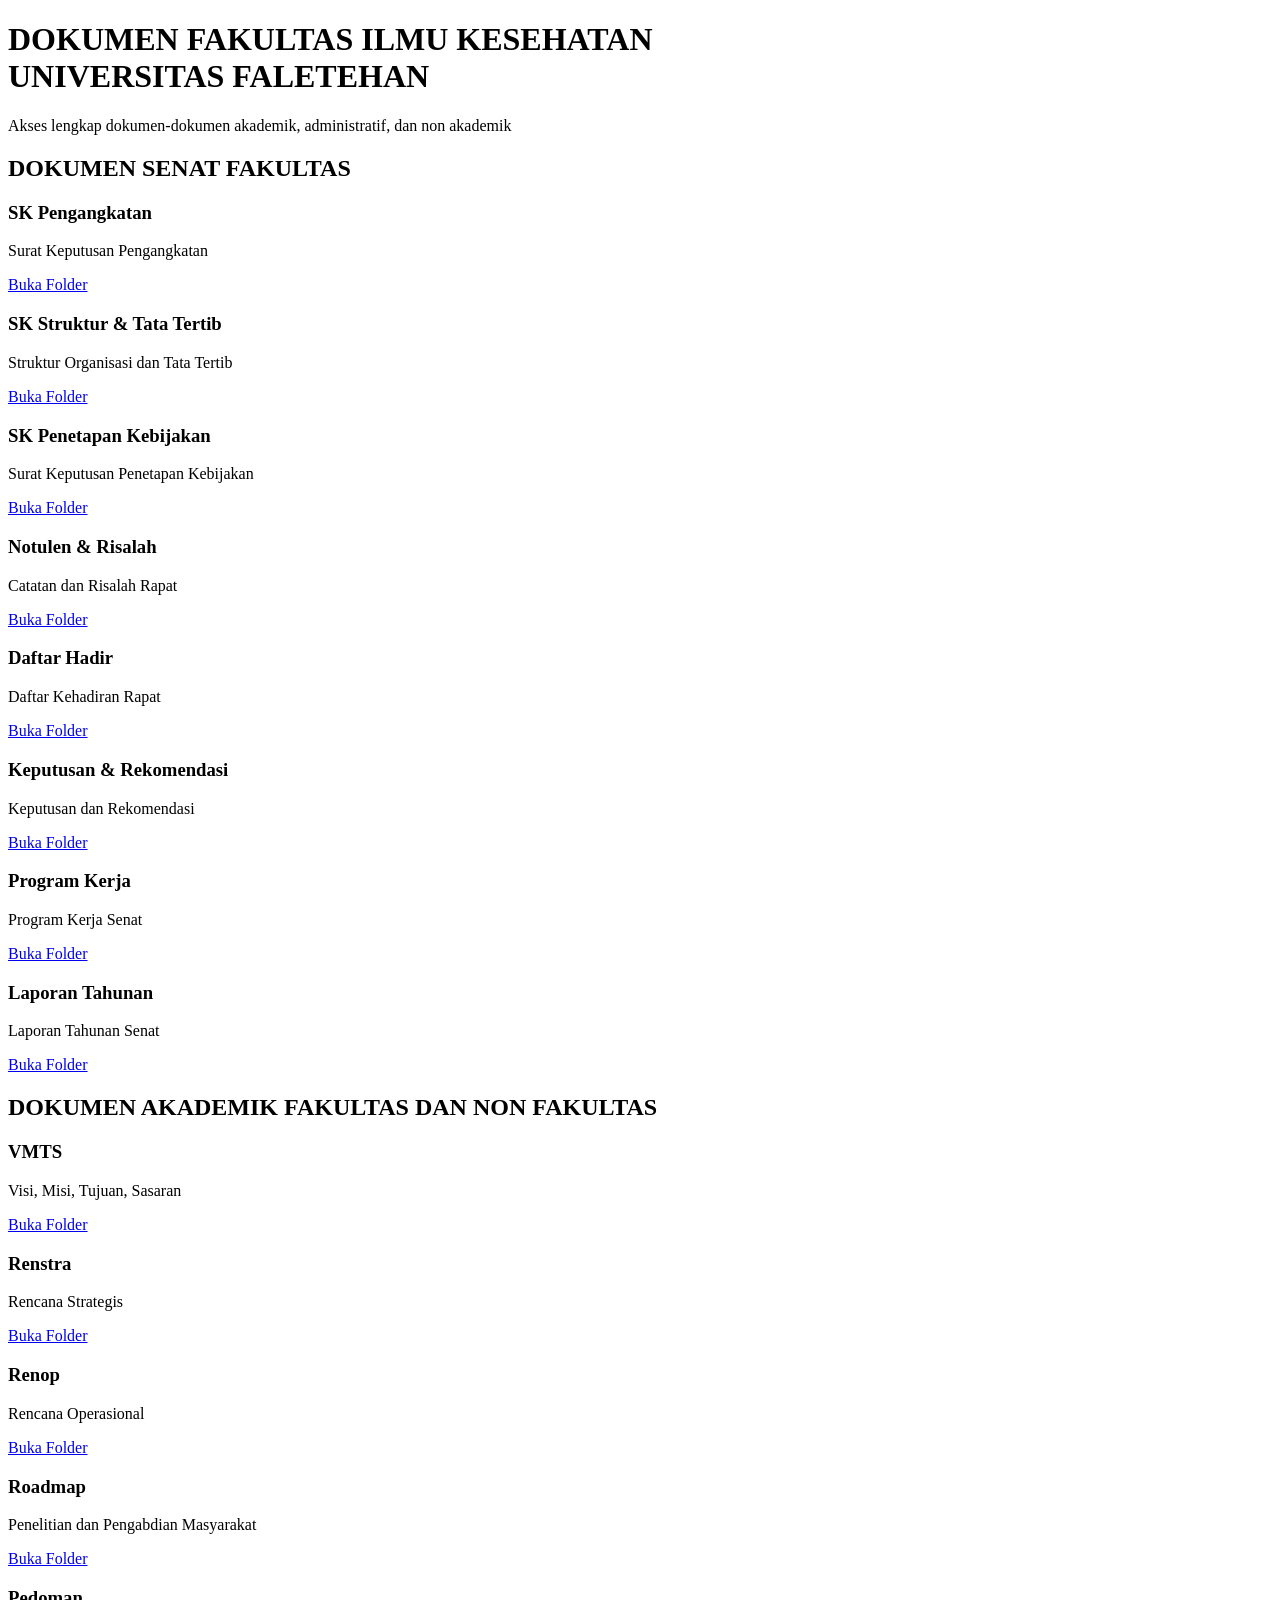
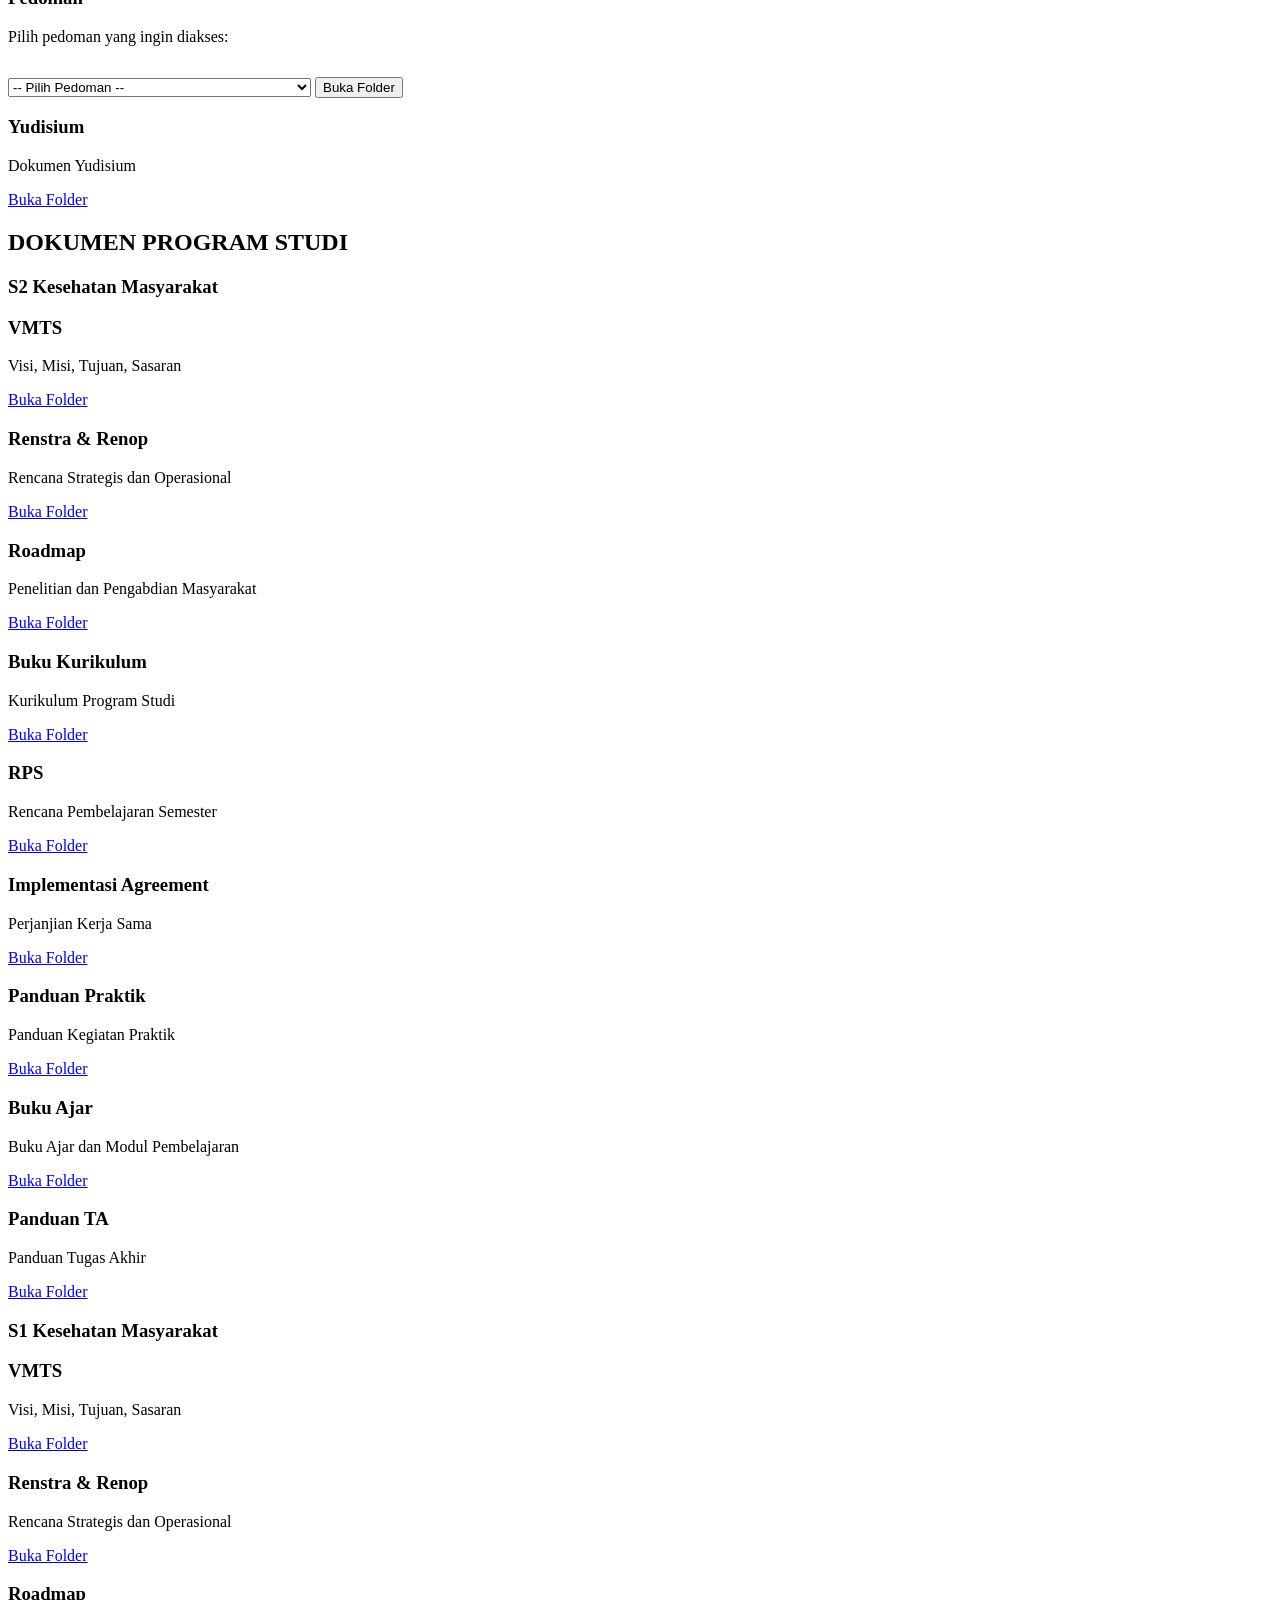
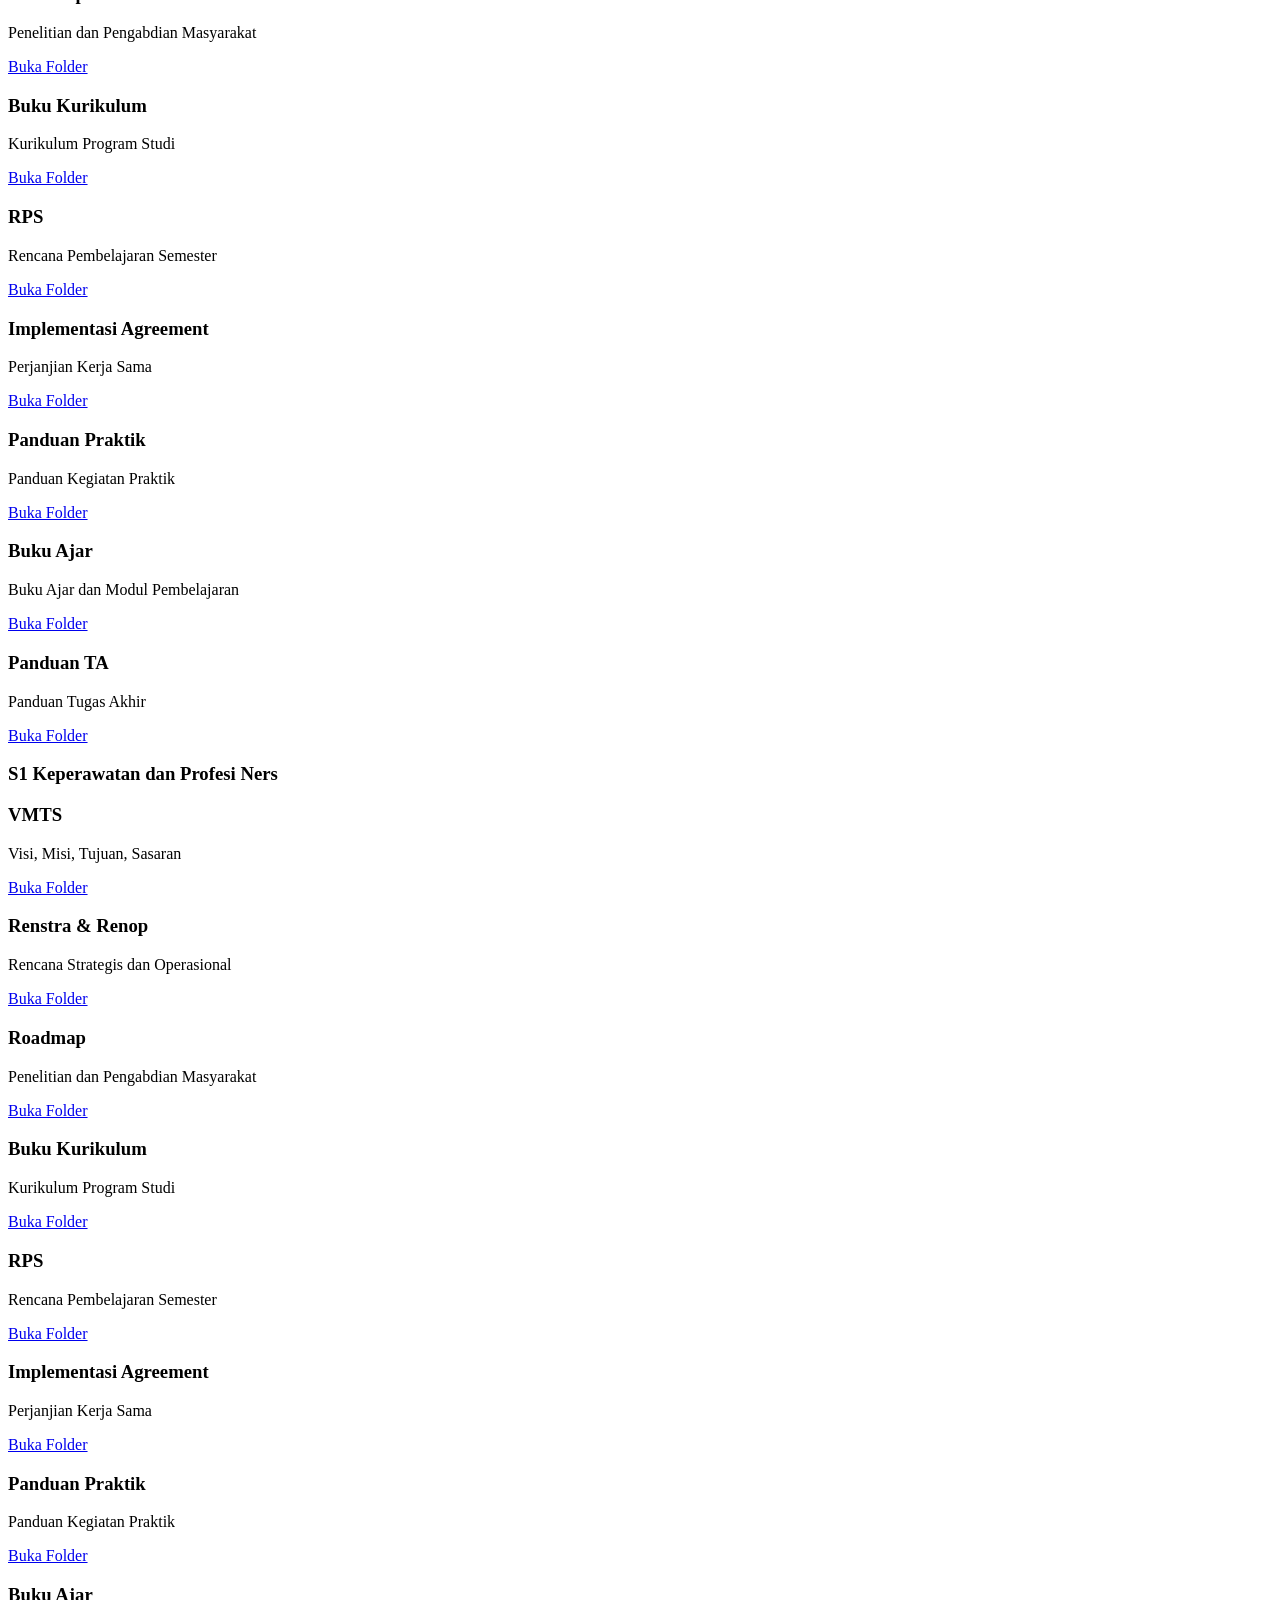
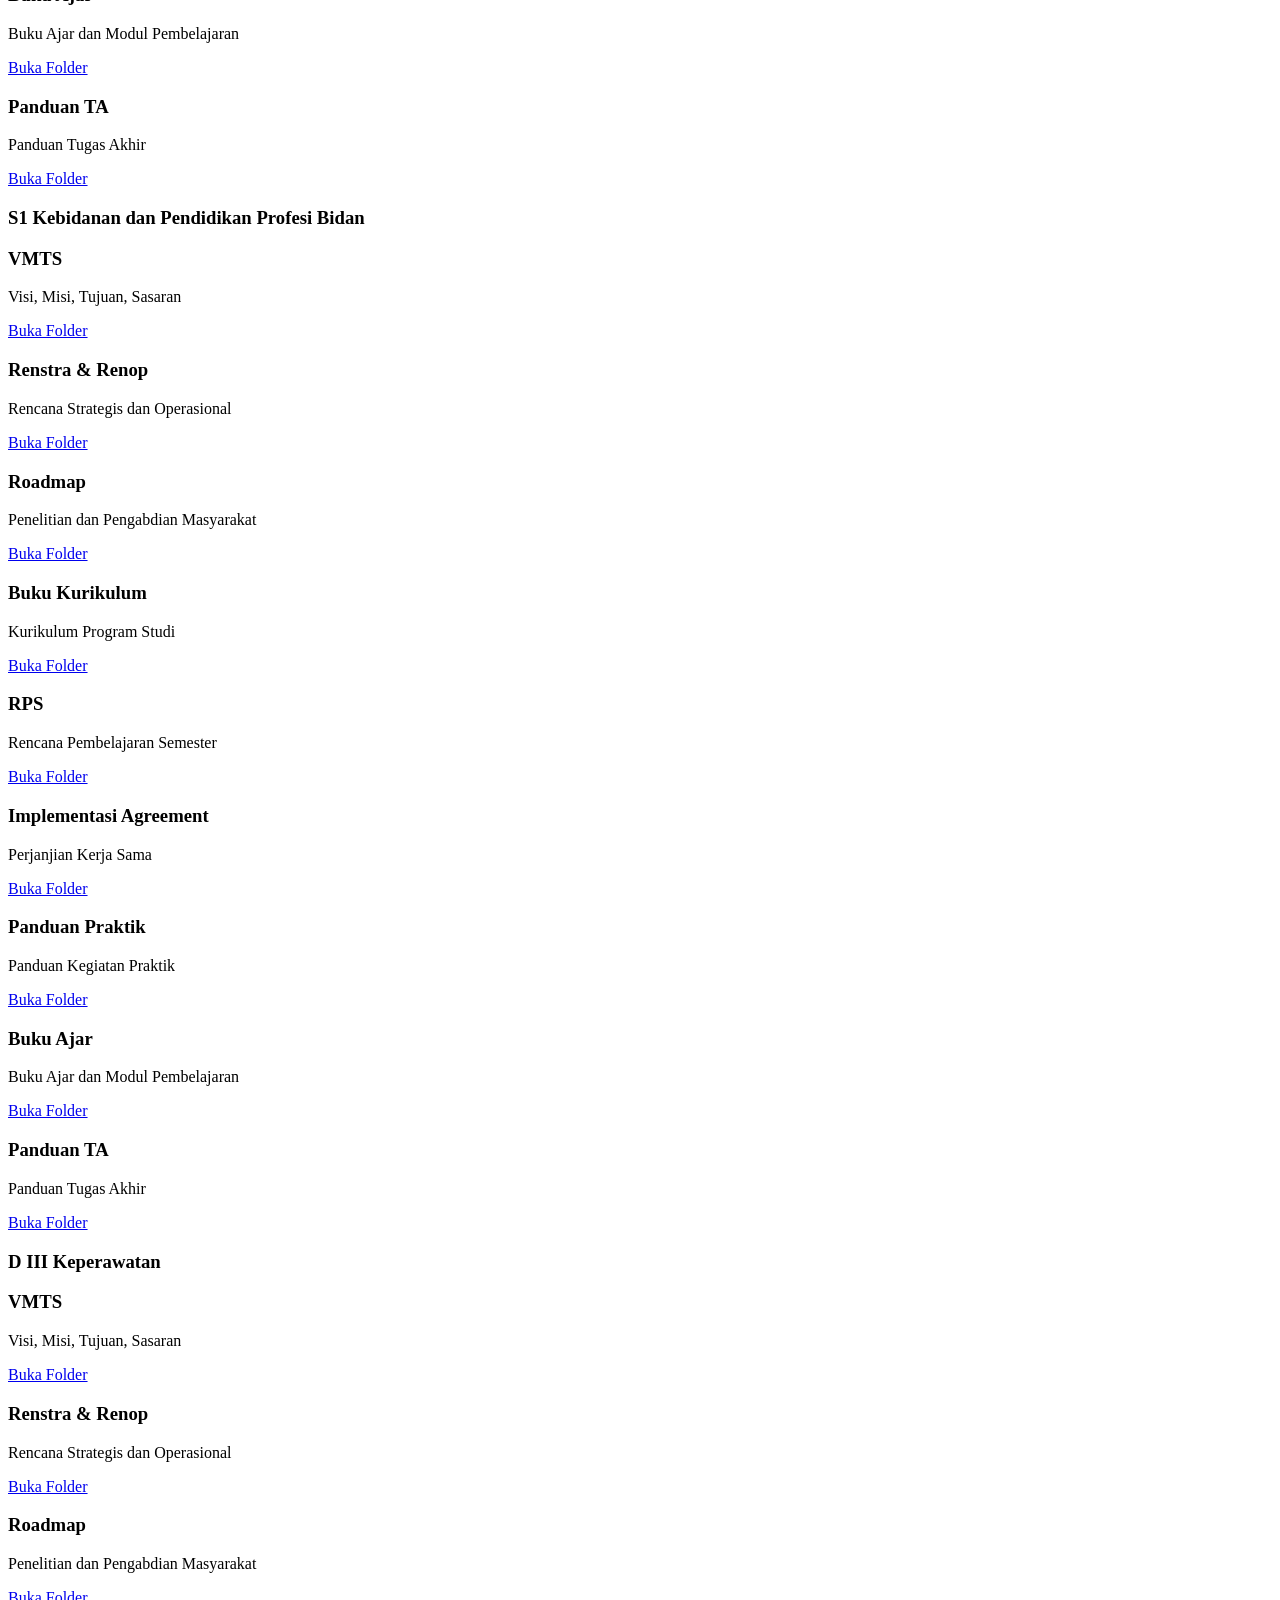
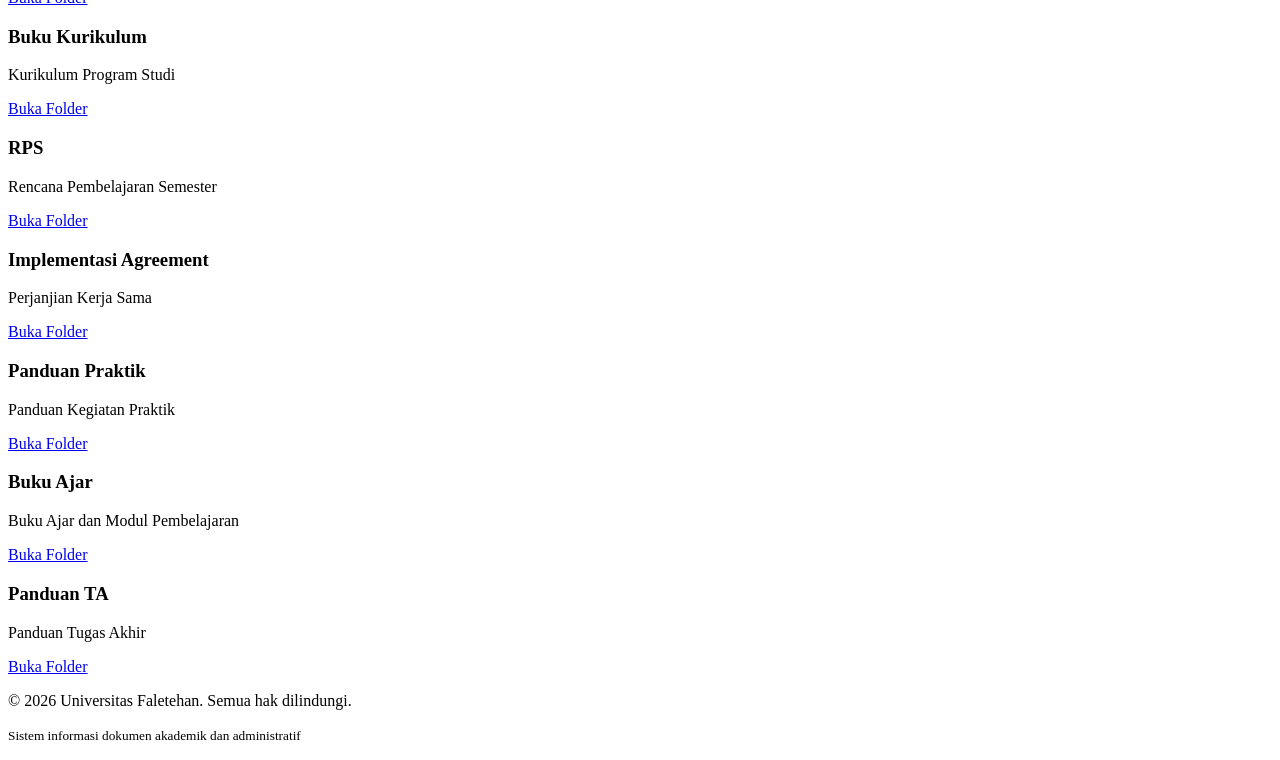
==== index.html @ b0254988 "Update index.html" ====
<!DOCTYPE html>
<html lang="id">
<head>
    <meta charset="UTF-8">
    <meta name="viewport" content="width=device-width, initial-scale=1.0">
    <title>Pusat Dokumen - Universitas Faletehan</title>
    <link rel="stylesheet" href="style.css">
</head>
<body>
    <header class="header">
        <div class="container">
            <h1>DOKUMEN FAKULTAS ILMU KESEHATAN<br>UNIVERSITAS FALETEHAN</h1>
            <p class="subtitle">Akses lengkap dokumen-dokumen akademik, administratif, dan non akademik</p>

        </div>
    </header>

    <main class="container">
        <!-- SENAT SECTION -->
        <section class="section">
            <h2 class="section-title">DOKUMEN SENAT FAKULTAS</h2>
            <div class="category-grid">
                <div class="doc-card">
                    <h3>SK Pengangkatan</h3>
                    <p>Surat Keputusan Pengangkatan</p>
                    <a href="https://drive.google.com/drive/folders/18xFEGJkcbW7h2U0eBnj8MFLxZ2ZCjkFl?usp=drive_link" target="_blank" class="btn">Buka Folder</a>
                </div>
                <div class="doc-card">
                    <h3>SK Struktur & Tata Tertib</h3>
                    <p>Struktur Organisasi dan Tata Tertib</p>
                    <a href="https://drive.google.com/drive/folders/19o-oaODfxqBFOktOxN7s872yqGKOGos7?usp=drive_link" target="_blank" class="btn">Buka Folder</a>
                </div>
                <div class="doc-card">
                    <h3>SK Penetapan Kebijakan</h3>
                    <p>Surat Keputusan Penetapan Kebijakan</p>
                    <a href="https://drive.google.com/drive/folders/18z55aqetMc8-ESBDci6XIWjYrkOK869V?usp=drive_link" target="_blank" class="btn">Buka Folder</a>
                </div>
                <div class="doc-card">
                    <h3>Notulen & Risalah</h3>
                    <p>Catatan dan Risalah Rapat</p>
                    <a href="https://drive.google.com/drive/folders/14C-jJRMCqJ3EKq3dM1xOcwD5lX_7emEp?usp=drive_link" target="_blank" class="btn">Buka Folder</a>
                </div>
                <div class="doc-card">
                    <h3>Daftar Hadir</h3>
                    <p>Daftar Kehadiran Rapat</p>
                    <a href="https://drive.google.com/drive/folders/1CE1KmraetxkcGPujtsAzKp0v67v4yPTs?usp=drive_link" target="_blank" class="btn">Buka Folder</a>
                </div>
                <div class="doc-card">
                    <h3>Keputusan & Rekomendasi</h3>
                    <p>Keputusan dan Rekomendasi</p>
                    <a href="https://drive.google.com/drive/folders/1Nx9ysdfCjW7TOV-r-Upd8VbvWg1BOzRi?usp=drive_link" target="_blank" class="btn">Buka Folder</a>
                </div>
                <div class="doc-card">
                    <h3>Program Kerja</h3>
                    <p>Program Kerja Senat</p>
                    <a href="https://drive.google.com/drive/folders/1GrOPYe4bZFaxG-x86ghFYrD4EIjHzq-W?usp=drive_link" target="_blank" class="btn">Buka Folder</a>
                </div>
                <div class="doc-card">
                    <h3>Laporan Tahunan</h3>
                    <p>Laporan Tahunan Senat</p>
                    <a href="https://drive.google.com/drive/folders/1H3kt_JXfOwmP_JbAuiIRyqxyly3joRAd?usp=drive_link" target="_blank" class="btn">Buka Folder</a>
                </div>
            </div>
        </section>

        <!-- FAKULTAS SECTION -->
        <section class="section">
            <h2 class="section-title">DOKUMEN AKADEMIK FAKULTAS DAN NON FAKULTAS</h2>
            <div class="category-grid">
                <div class="doc-card">
                    <h3>VMTS</h3>
                    <p>Visi, Misi, Tujuan, Sasaran</p>
                    <a href="https://drive.google.com/drive/folders/1bWsZo8LSUCq47-JGKIVa4yBeUDaojLh7?usp=drive_link" target="_blank" class="btn">Buka Folder</a>
                </div>
                <div class="doc-card">
                    <h3>Renstra</h3>
                    <p>Rencana Strategis</p>
                    <a href="https://drive.google.com/drive/folders/1XH_WpOA6Yz8n38OZSuacy5B9EIR0se1Q?usp=drive_link" target="_blank" class="btn">Buka Folder</a>
                </div>
                <div class="doc-card">
                    <h3>Renop</h3>
                    <p>Rencana Operasional</p>
                    <a href="https://drive.google.com/drive/folders/1KH655pLRBF_Way7bvgr5wwiiKUMiu9F4?usp=drive_link" target="_blank" class="btn">Buka Folder</a>
                </div>
                <div class="doc-card">
                    <h3>Roadmap</h3>
                    <p>Penelitian dan Pengabdian Masyarakat</p>
                    <a href="https://drive.google.com/drive/folders/1gEgMxq8X6KgFf-4fwn1Ur-9TARkP4Efk?usp=drive_link" target="_blank" class="btn">Buka Folder</a>
                </div>
                <div class="doc-card">
                    <h3>Pedoman</h3>
                    <p>Pilih pedoman yang ingin diakses:</p>
                    <select id="pedomanSelect" class="pedoman-dropdown">
                        <option value="">-- Pilih Pedoman --</option>
                        <option value="https://drive.google.com/drive/folders/1iKDOyJTia82gTJmHi3NjfWjGEGqCyzJ-?usp=drive_link">Pedoman Kurikulum</option>
                        <option value="https://drive.google.com/drive/folders/15lJSXEaV8IfZOkO3FVv8B8z-AFIM0r2R?usp=drive_link">Pedoman Akademik Fakultas</option>
                        <option value="https://drive.google.com/drive/folders/1Sb0B4Af1rqHqc2e5VHK8Ot80ULYU6Qkl?usp=drive_link">Pedoman Implementasi Agreement</option>
                        <option value="https://drive.google.com/drive/folders/1wxosmJ3auIja7Eej-fxVvUu2iRYYb2ph?usp=drive_link">Pedoman Magang</option>
                        <option value="https://drive.google.com/drive/folders/1CROkcRGhJEkMmkab0sfQUan9mVTstzI4?usp=drive_link">Pedoman Konversi Nilai</option>
                        <option value="https://drive.google.com/drive/folders/1HL2T15DIKFZMgVW0e0w6m8AgOYh3WYrd?usp=drive_link">Pedoman Evaluasi Pembelajaran (UTS & UAS)</option>
                        <option value="https://drive.google.com/drive/folders/12gy5Cp_8fq_6rEOOqIHySi6k3w0JcZ1c?usp=drive_link">Pedoman Tugas Akhir</option>
                        <option value="https://drive.google.com/drive/folders/1lfE4-L76_qVEYVKAeGAMHz4FIBZoyEe_?usp=drive_link">Pedoman Yudisium</option>
                        <option value="https://drive.google.com/drive/folders/1t_ZSG5uolpnb35hily94vFjzvcb-KhKs?usp=drive_link">Pedoman Seragam</option>
                        <option value="https://drive.google.com/drive/folders/1WYAxII06mbkwzNJ92zcSyaEe_uolgf23?usp=drive_link">Pedoman K3 di Kampus & Lahan Praktik</option>
                        <option value="https://drive.google.com/drive/folders/1A222ii65tGTMpMTTdpAMMgFnZwV0dYvm?usp=drive_link">Pedoman pengisian SIAKAD dan LMS</option>

                    </select>
                    <button onclick="bukaPedoman()" class="btn" style="margin-top: 15px;">Buka Folder</button>
                </div>
                <div class="doc-card">
                    <h3>Yudisium</h3>
                    <p>Dokumen Yudisium</p>
                    <a href="https://drive.google.com/drive/folders/1OyqAQd5xlSQVTabhhtcWH5hzCwzWiaep?usp=drive_link" target="_blank" class="btn">Buka Folder</a>
                </div>
            </div>
        </section>

        <!-- DOKUMEN PROGRAM STUDI SECTION -->
        <section class="section">
            <h2 class="section-title">DOKUMEN PROGRAM STUDI</h2>
            
            <h3 class="program-title">S2 Kesehatan Masyarakat</h3>
            <div class="category-grid">
                <div class="doc-card">
                    <h3>VMTS</h3>
                    <p>Visi, Misi, Tujuan, Sasaran</p>
                    <a href="https://drive.google.com/drive/folders/1vXA6zoYlM8mjJNki6zA2-3naPNzJcQZY?usp=drive_link" target="_blank" class="btn">Buka Folder</a>
                </div>
                <div class="doc-card">
                    <h3>Renstra & Renop</h3>
                    <p>Rencana Strategis dan Operasional</p>
                    <a href="https://drive.google.com/drive/folders/1OUS1xm_cNlubBn3_cfE4HKlmKSVffeDZ?usp=drive_link" target="_blank" class="btn">Buka Folder</a>
                </div>
                <div class="doc-card">
                    <h3>Roadmap</h3>
                    <p>Penelitian dan Pengabdian Masyarakat</p>
                    <a href="https://drive.google.com/drive/folders/1vk1YxtHUN6dp8jt1aDsVvizu_6K4-FdZ?usp=drive_link" target="_blank" class="btn">Buka Folder</a>
                </div>
                <div class="doc-card">
                    <h3>Buku Kurikulum</h3>
                    <p>Kurikulum Program Studi</p>
                    <a href="https://drive.google.com/drive/folders/16jxlPZCSd3vFjdwrL5H7-G-w7ge5EcNK?usp=drive_link" target="_blank" class="btn">Buka Folder</a>
                </div>
                <div class="doc-card">
                    <h3>RPS</h3>
                    <p>Rencana Pembelajaran Semester</p>
                    <a href="https://drive.google.com/drive/folders/1-hsl5HkdHNBb8z_l-dODM7IgW4uVtGWW?usp=drive_link" target="_blank" class="btn">Buka Folder</a>
                </div>
                <div class="doc-card">
                    <h3>Implementasi Agreement</h3>
                    <p>Perjanjian Kerja Sama</p>
                    <a href="https://drive.google.com/drive/folders/1--wa0dlfP-nvRTJANhzwQlyTNWOYrhip?usp=drive_link" target="_blank" class="btn">Buka Folder</a>
                </div>
                <div class="doc-card">
                    <h3>Panduan Praktik</h3>
                    <p>Panduan Kegiatan Praktik</p>
                    <a href="https://drive.google.com/drive/folders/1dx4F-Hp2AWWXwdBUqKCmvC11bRUflM2l?usp=drive_link" target="_blank" class="btn">Buka Folder</a>
                </div>
                <div class="doc-card">
                    <h3>Buku Ajar</h3>
                    <p>Buku Ajar dan Modul Pembelajaran</p>
                    <a href="https://drive.google.com/drive/folders/1-5dLFlBx8xtBFlP_jzBeo8ZoPmFN5m9w?usp=drive_link" target="_blank" class="btn">Buka Folder</a>
                </div>
                <div class="doc-card">
                    <h3>Panduan TA</h3>
                    <p>Panduan Tugas Akhir</p>
                    <a href="https://drive.google.com/drive/folders/1pCDb-P-EmjyNJ-Uvr2cxgRFU3VDhZXN6?usp=drive_link" target="_blank" class="btn">Buka Folder</a>
                </div>
            </div>
        </section>

            <h3 class="program-title">S1 Kesehatan Masyarakat</h3>
            <div class="category-grid">
                <div class="doc-card">
                    <h3>VMTS</h3>
                    <p>Visi, Misi, Tujuan, Sasaran</p>
                    <a href="https://drive.google.com/drive/folders/1RLDYQZTi0tXKDAp3Jcv82GmqWcN1bKLk?usp=drive_link" target="_blank" class="btn">Buka Folder</a>
                </div>
                <div class="doc-card">
                    <h3>Renstra & Renop</h3>
                    <p>Rencana Strategis dan Operasional</p>
                    <a href="https://drive.google.com/drive/folders/1lRzNdnZD-cf6MKJ7eDz3olIsg4RJHh7c?usp=drive_link" target="_blank" class="btn">Buka Folder</a>
                </div>
                <div class="doc-card">
                    <h3>Roadmap</h3>
                    <p>Penelitian dan Pengabdian Masyarakat</p>
                    <a href="https://drive.google.com/drive/folders/1OqgzLfONxhDm0L9aH2wzIwuKeYPysGJf?usp=drive_link" target="_blank" class="btn">Buka Folder</a>
                </div>
                <div class="doc-card">
                    <h3>Buku Kurikulum</h3>
                    <p>Kurikulum Program Studi</p>
                    <a href="https://drive.google.com/drive/folders/1woD9DrJVb0rey17eKyvUzKZQvZQYZNhZ?usp=drive_link" target="_blank" class="btn">Buka Folder</a>
                </div>
                <div class="doc-card">
                    <h3>RPS</h3>
                    <p>Rencana Pembelajaran Semester</p>
                    <a href="https://drive.google.com/drive/folders/1w7-FlmtjgnB6xXXAf4ynxeq-vYHMkDet?usp=drive_link" target="_blank" class="btn">Buka Folder</a>
                </div>
                <div class="doc-card">
                    <h3>Implementasi Agreement</h3>
                    <p>Perjanjian Kerja Sama</p>
                    <a href="https://drive.google.com/drive/folders/1eyOtR1WFswn6Zu8Gs5BJD4dQqnWE_c7J?usp=drive_link" target="_blank" class="btn">Buka Folder</a>
                </div>
                <div class="doc-card">
                    <h3>Panduan Praktik</h3>
                    <p>Panduan Kegiatan Praktik</p>
                    <a href="https://drive.google.com/drive/folders/125GSqYv0Yaw-6JliJjoz0aOTuAqyFfR1?usp=drive_link" target="_blank" class="btn">Buka Folder</a>
                </div>
                <div class="doc-card">
                    <h3>Buku Ajar</h3>
                    <p>Buku Ajar dan Modul Pembelajaran</p>
                    <a href="https://drive.google.com/drive/folders/1cggHim8ZJfukazGeDie9_VtWLV2KjP4O?usp=drive_link" target="_blank" class="btn">Buka Folder</a>
                </div>
                <div class="doc-card">
                    <h3>Panduan TA</h3>
                    <p>Panduan Tugas Akhir</p>
                    <a href="https://drive.google.com/drive/folders/1mguYRFcvab9j5MZOiSmdu02FMnK94hu8?usp=drive_link" target="_blank" class="btn">Buka Folder</a>
                </div>
            </div>
        </section>

            <h3 class="program-title">S1 Keperawatan dan Profesi Ners</h3>
            <div class="category-grid">
                <div class="doc-card">
                    <h3>VMTS</h3>
                    <p>Visi, Misi, Tujuan, Sasaran</p>
                    <a href="https://drive.google.com/drive/folders/1AGkCCgnqzt2RRqCRANyvkktY58YU64t1?usp=drive_link" target="_blank" class="btn">Buka Folder</a>
                </div>
                <div class="doc-card">
                    <h3>Renstra & Renop</h3>
                    <p>Rencana Strategis dan Operasional</p>
                    <a href="https://drive.google.com/drive/folders/1PwSzhk8YU2VSvEbhVfl7SkBaIVTbc1pY?usp=drive_link" target="_blank" class="btn">Buka Folder</a>
                </div>
                <div class="doc-card">
                    <h3>Roadmap</h3>
                    <p>Penelitian dan Pengabdian Masyarakat</p>
                    <a href="https://drive.google.com/drive/folders/1H59tD-6tkTp2VY90GDGhBf7IpxOgnUff?usp=drive_link" target="_blank" class="btn">Buka Folder</a>
                </div>
                <div class="doc-card">
                    <h3>Buku Kurikulum</h3>
                    <p>Kurikulum Program Studi</p>
                    <a href="https://drive.google.com/drive/folders/1KOn0bJ0nRmRiRF10jXbA_1X2XnOO1ges?usp=drive_link" target="_blank" class="btn">Buka Folder</a>
                </div>
                <div class="doc-card">
                    <h3>RPS</h3>
                    <p>Rencana Pembelajaran Semester</p>
                    <a href="https://drive.google.com/drive/folders/1NjafkLL_D23Rml59tC8PYGuEvbbk8hEf?usp=drive_link" target="_blank" class="btn">Buka Folder</a>
                </div>
                <div class="doc-card">
                    <h3>Implementasi Agreement</h3>
                    <p>Perjanjian Kerja Sama</p>
                    <a href="https://drive.google.com/drive/folders/1Z6QyNpbLl1TejmXR7P6AoJkNgr2Ok6iU?usp=drive_link" target="_blank" class="btn">Buka Folder</a>
                </div>
                <div class="doc-card">
                    <h3>Panduan Praktik</h3>
                    <p>Panduan Kegiatan Praktik</p>
                    <a href="https://drive.google.com/drive/folders/1m8TVUlj0lbHai-hry1AOF_6kdPRAzhzs?usp=drive_link" target="_blank" class="btn">Buka Folder</a>
                </div>
                <div class="doc-card">
                    <h3>Buku Ajar</h3>
                    <p>Buku Ajar dan Modul Pembelajaran</p>
                    <a href="https://drive.google.com/drive/folders/1ae5Z_2WuHEKnNzkiY5bV2tIvwCGQHtgI?usp=drive_link" target="_blank" class="btn">Buka Folder</a>
                </div>
                <div class="doc-card">
                    <h3>Panduan TA</h3>
                    <p>Panduan Tugas Akhir</p>
                    <a href="https://drive.google.com/drive/folders/1_PGwH11YmiAjK9bwQmAVixQ2tvc_n6-F?usp=drive_link" target="_blank" class="btn">Buka Folder</a>
                </div>
            </div>
        </section>

            <h3 class="program-title">S1 Kebidanan dan Pendidikan Profesi Bidan</h3>
            <div class="category-grid">
                <div class="doc-card">
                    <h3>VMTS</h3>
                    <p>Visi, Misi, Tujuan, Sasaran</p>
                    <a href="https://drive.google.com/drive/folders/12mnqHakJYlz0hxJORGeoPph9rTlthGI8?usp=drive_link" target="_blank" class="btn">Buka Folder</a>
                </div>
                <div class="doc-card">
                    <h3>Renstra & Renop</h3>
                    <p>Rencana Strategis dan Operasional</p>
                    <a href="https://drive.google.com/drive/folders/1E_gmq7rNRNT-z5P8Bm4JI9mubv6WxGdW?usp=drive_link" target="_blank" class="btn">Buka Folder</a>
                </div>
                <div class="doc-card">
                    <h3>Roadmap</h3>
                    <p>Penelitian dan Pengabdian Masyarakat</p>
                    <a href="https://drive.google.com/drive/folders/1EsmjRFIGeWNgLip1QuyY4mHMQJlG8AAY?usp=drive_link" target="_blank" class="btn">Buka Folder</a>
                </div>
                <div class="doc-card">
                    <h3>Buku Kurikulum</h3>
                    <p>Kurikulum Program Studi</p>
                    <a href="https://drive.google.com/drive/folders/1-1kMtSVKzzIiJrw1PqvXZOPKi9eI22zt?usp=drive_link" target="_blank" class="btn">Buka Folder</a>
                </div>
                <div class="doc-card">
                    <h3>RPS</h3>
                    <p>Rencana Pembelajaran Semester</p>
                    <a href="https://drive.google.com/drive/folders/1eUfjtkD-DOmR4__Y9Ax6LInzn0Ad7URo?usp=drive_link" target="_blank" class="btn">Buka Folder</a>
                </div>
                <div class="doc-card">
                    <h3>Implementasi Agreement</h3>
                    <p>Perjanjian Kerja Sama</p>
                    <a href="https://drive.google.com/drive/folders/1yF89kY5hXpnUTsWGthG4F6CF5xFRbIGo?usp=drive_link" target="_blank" class="btn">Buka Folder</a>
                </div>
                <div class="doc-card">
                    <h3>Panduan Praktik</h3>
                    <p>Panduan Kegiatan Praktik</p>
                    <a href="https://drive.google.com/drive/folders/1zidF-RqIUykd9jYca0IKGRhMQdAoEQ26?usp=drive_link" target="_blank" class="btn">Buka Folder</a>
                </div>
                <div class="doc-card">
                    <h3>Buku Ajar</h3>
                    <p>Buku Ajar dan Modul Pembelajaran</p>
                    <a href="https://drive.google.com/drive/folders/1lr0Oux7pVObv-9DSxqlKmxfrFeC6imVL?usp=drive_link" target="_blank" class="btn">Buka Folder</a>
                </div>
                <div class="doc-card">
                    <h3>Panduan TA</h3>
                    <p>Panduan Tugas Akhir</p>
                    <a href="https://drive.google.com/drive/folders/1Y3jHLE2AJwYStcJcAPfheo9QHyKAUhtM?usp=drive_link" target="_blank" class="btn">Buka Folder</a>
                </div>
            </div>
        </section>

            <h3 class="program-title">D III Keperawatan</h3>
            <div class="category-grid">
                <div class="doc-card">
                    <h3>VMTS</h3>
                    <p>Visi, Misi, Tujuan, Sasaran</p>
                    <a href="https://drive.google.com/drive/folders/1kqjdey6QMStyWDZ_sk3NsZpc6VGmHRk7?usp=drive_link" target="_blank" class="btn">Buka Folder</a>
                </div>
                <div class="doc-card">
                    <h3>Renstra & Renop</h3>
                    <p>Rencana Strategis dan Operasional</p>
                    <a href="https://drive.google.com/drive/folders/1Ykq36w6u4sl3FdNaGsxUS5axKO70eOAT?usp=drive_link" target="_blank" class="btn">Buka Folder</a>
                </div>
                <div class="doc-card">
                    <h3>Roadmap</h3>
                    <p>Penelitian dan Pengabdian Masyarakat</p>
                    <a href="https://drive.google.com/drive/folders/1Exg9FKOJUVaam2-90p98dZ2J6k6Pu2tG?usp=drive_link" target="_blank" class="btn">Buka Folder</a>
                </div>
                <div class="doc-card">
                    <h3>Buku Kurikulum</h3>
                    <p>Kurikulum Program Studi</p>
                    <a href="https://drive.google.com/drive/folders/1H9X_ZNTdNXy9rjqK72ihrzEPKgqxaDPe?usp=drive_link" target="_blank" class="btn">Buka Folder</a>
                </div>
                <div class="doc-card">
                    <h3>RPS</h3>
                    <p>Rencana Pembelajaran Semester</p>
                    <a href="https://drive.google.com/drive/folders/1caZGR5KKSabAFE3zGV0IUkjfXCv0AILF?usp=drive_link" target="_blank" class="btn">Buka Folder</a>
                </div>
                <div class="doc-card">
                    <h3>Implementasi Agreement</h3>
                    <p>Perjanjian Kerja Sama</p>
                    <a href="https://drive.google.com/drive/folders/11c3eHzbwusZ-FVV8rv-j5TxXHJhiupzH?usp=drive_link" target="_blank" class="btn">Buka Folder</a>
                </div>
                <div class="doc-card">
                    <h3>Panduan Praktik</h3>
                    <p>Panduan Kegiatan Praktik</p>
                    <a href="https://drive.google.com/drive/folders/1L2XhZy8mZbsBQRCGLRaSvhcJ95F7sBsm?usp=drive_link" target="_blank" class="btn">Buka Folder</a>
                </div>
                <div class="doc-card">
                    <h3>Buku Ajar</h3>
                    <p>Buku Ajar dan Modul Pembelajaran</p>
                    <a href="https://drive.google.com/drive/folders/1WuvT5FspdF1pWBVa-FpQnnizGDK9Dte4?usp=drive_link" target="_blank" class="btn">Buka Folder</a>
                </div>
                <div class="doc-card">
                    <h3>Panduan TA</h3>
                    <p>Panduan Tugas Akhir</p>
                    <a href="https://drive.google.com/drive/folders/1OafUyD3_1-LbtcVAtjPNk9Z1-fHHJNBa?usp=drive_link" target="_blank" class="btn">Buka Folder</a>
                </div>
            </div>
        </section>


    </main>

    <footer class="footer">
        <div class="container">
            <p>&copy; 2026 Universitas Faletehan. Semua hak dilindungi.</p>
            <p><small>Sistem informasi dokumen akademik dan administratif</small></p>
        </div>
    </footer>

    <script>
        function bukaPedoman() {
            const select = document.getElementById('pedomanSelect');
            const url = select.value;
            if (url) {
                window.open(url, '_blank');
            } else {
                alert('Silakan pilih pedoman terlebih dahulu');
            }
        }
    </script>
</body>
</html>
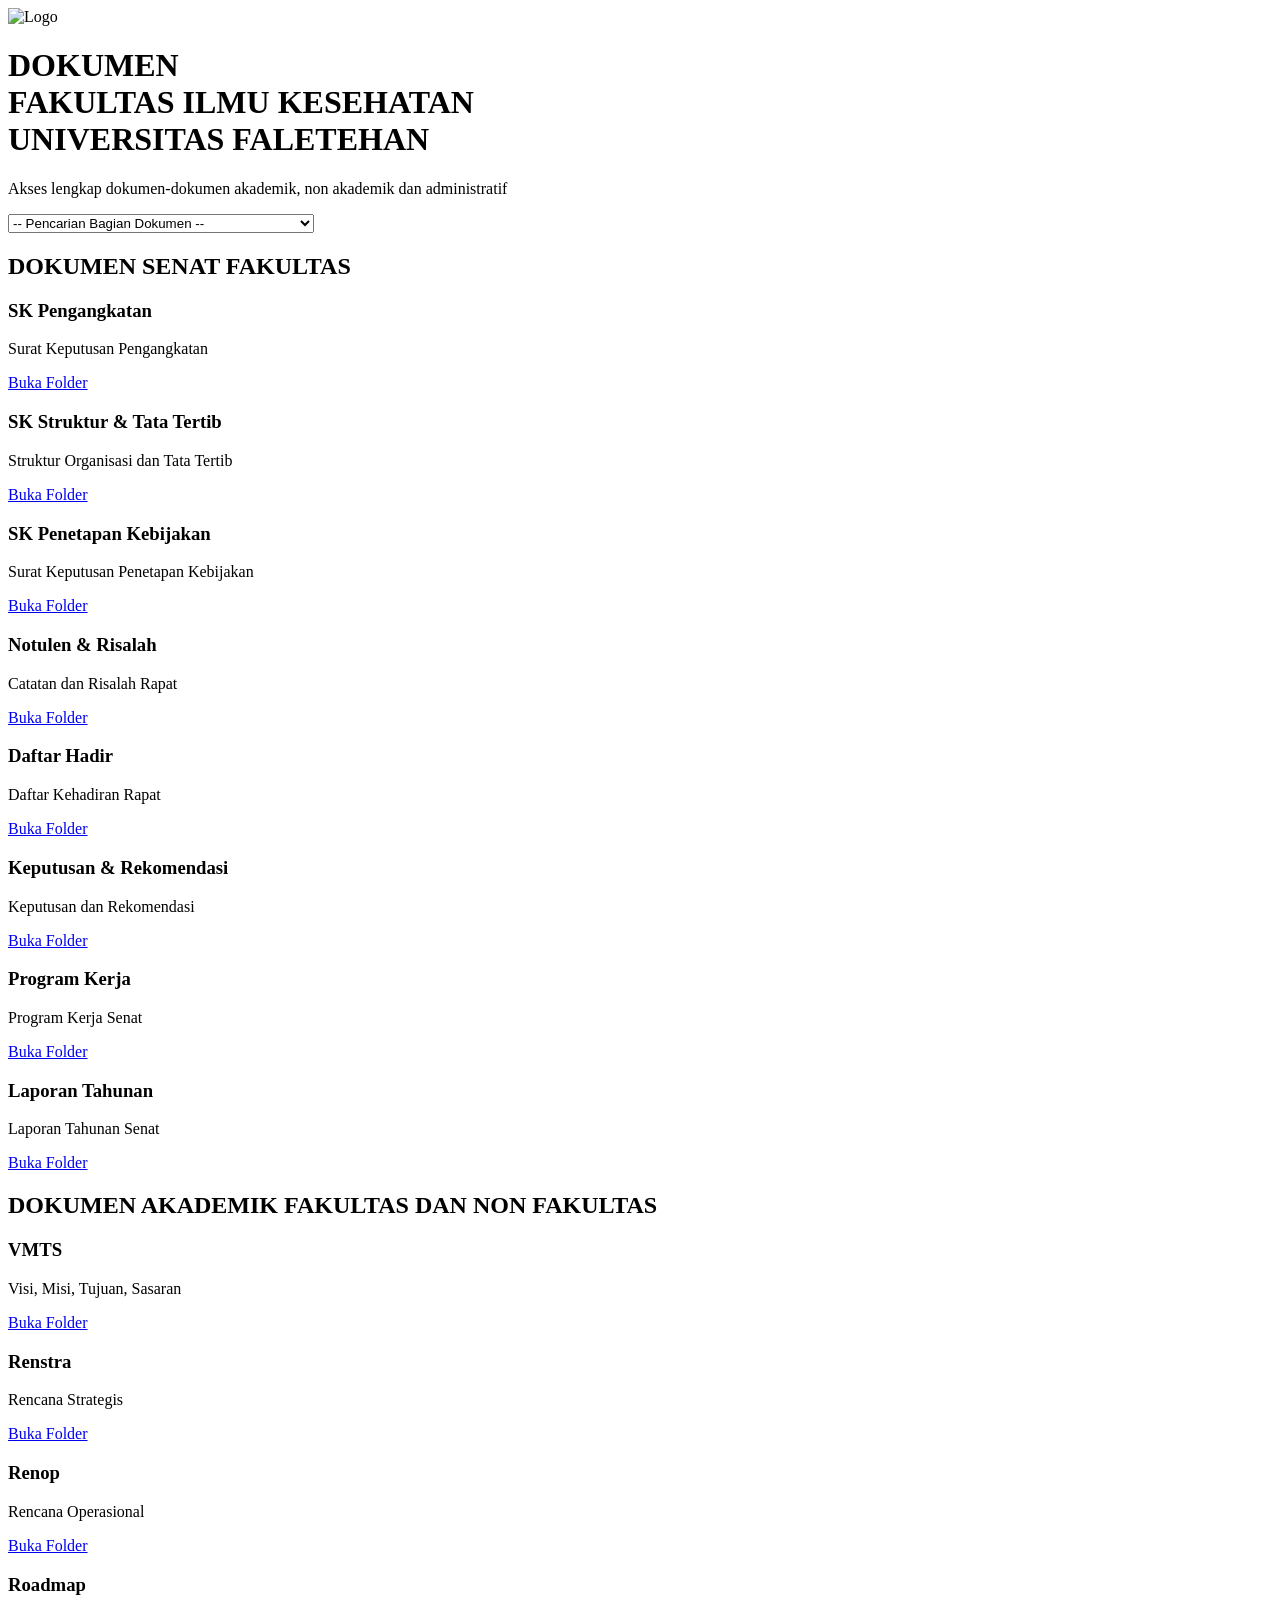
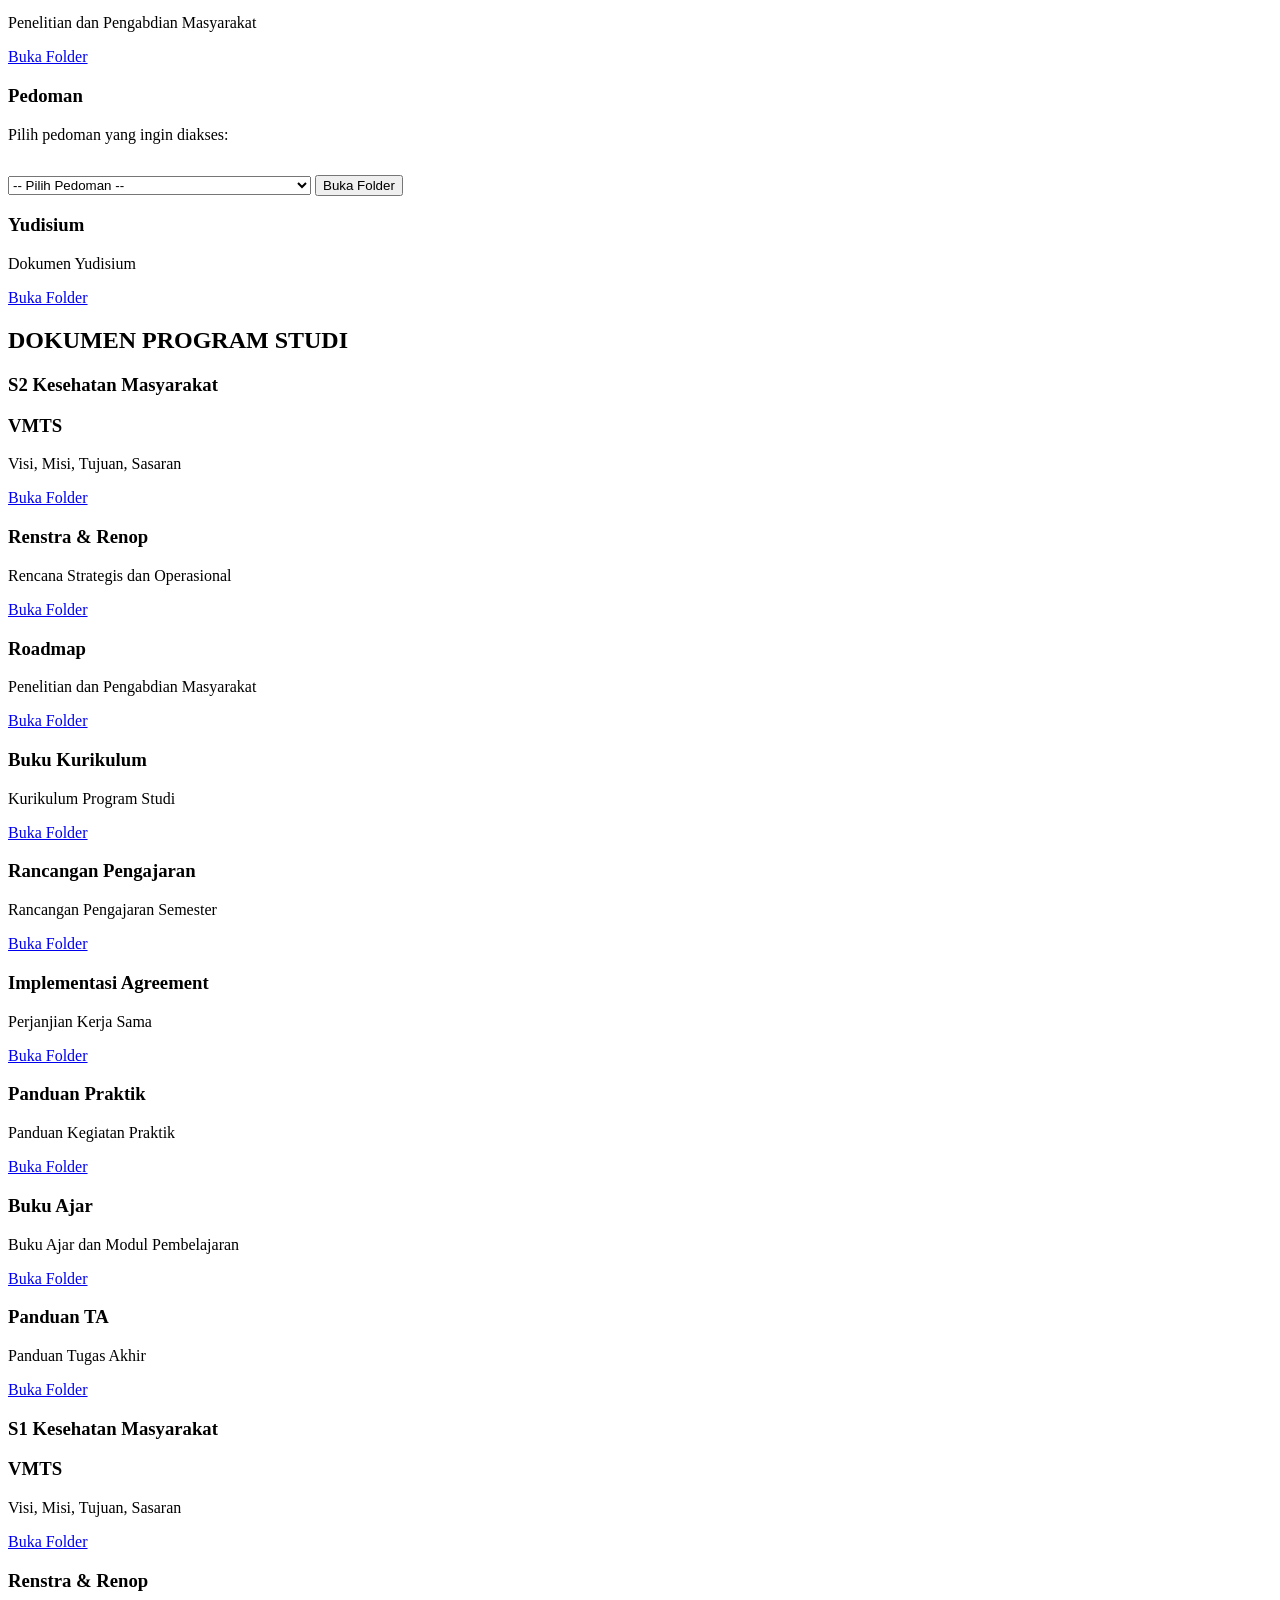
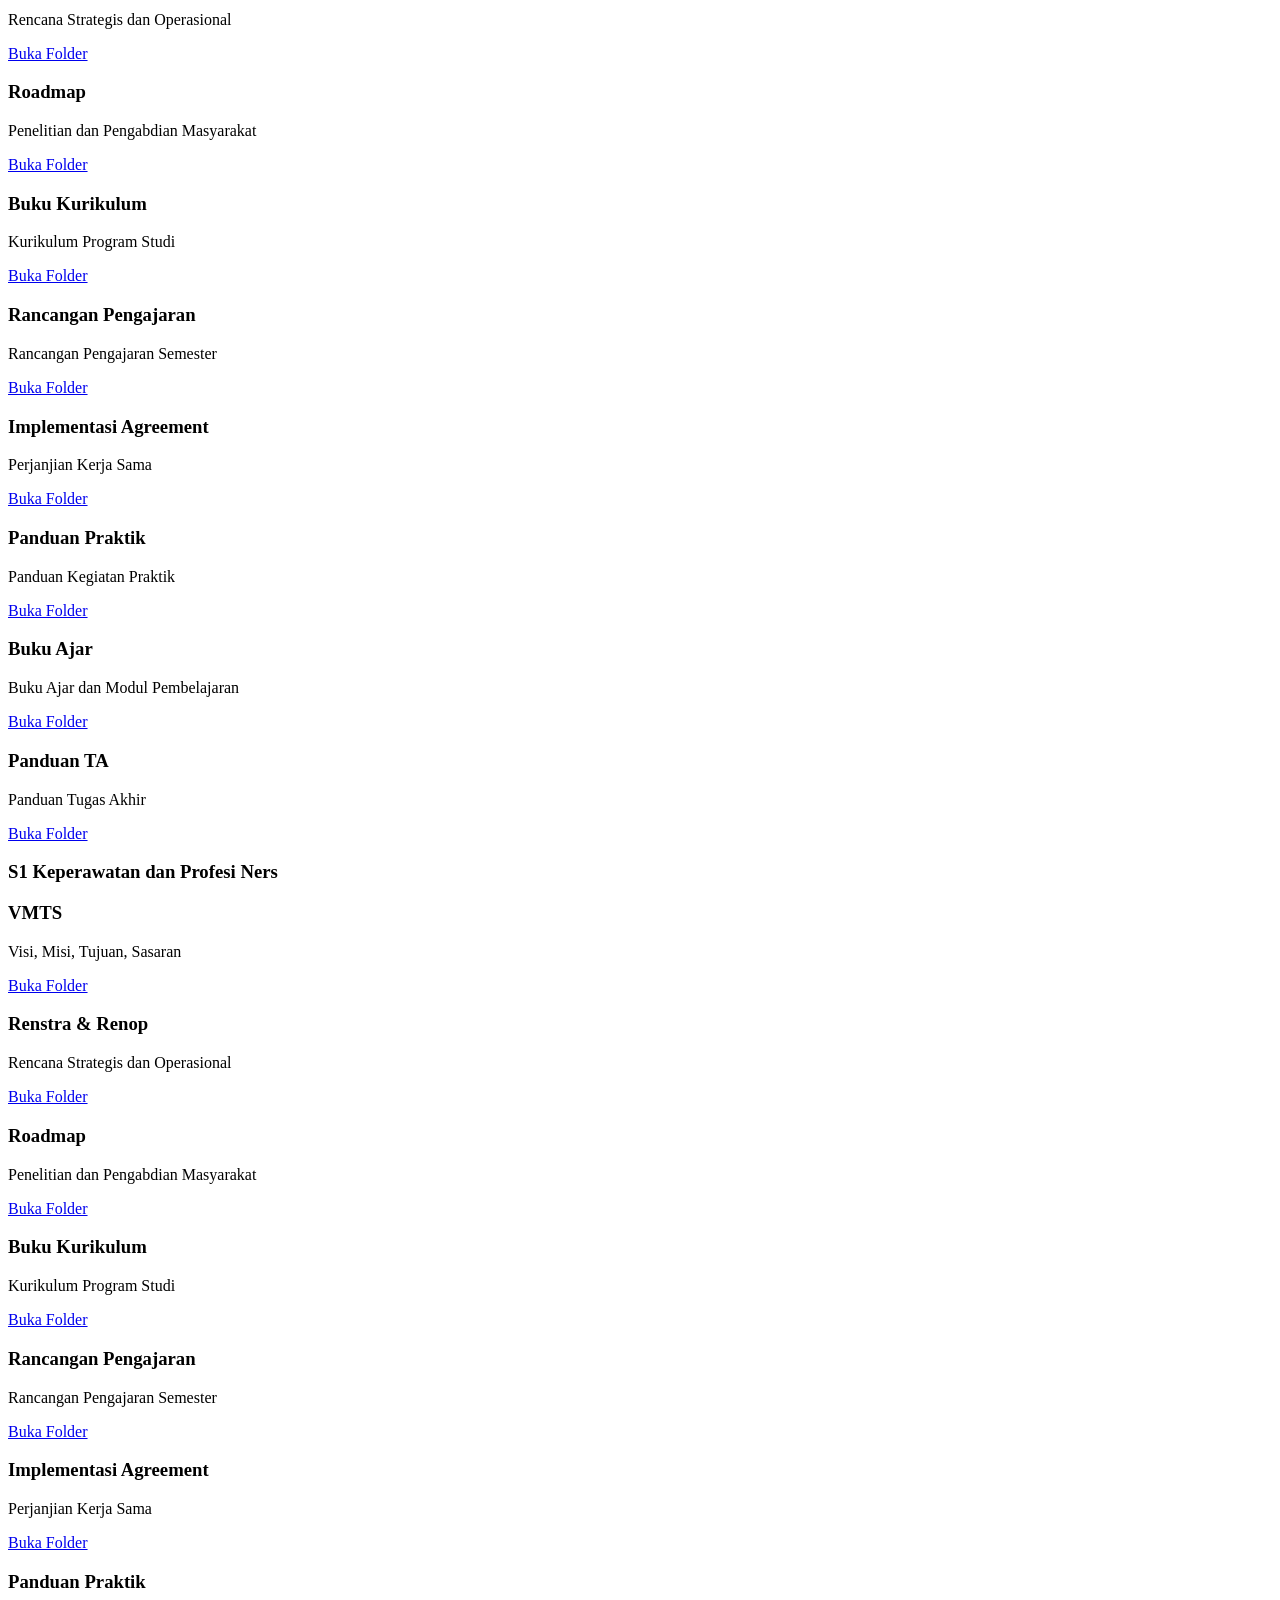
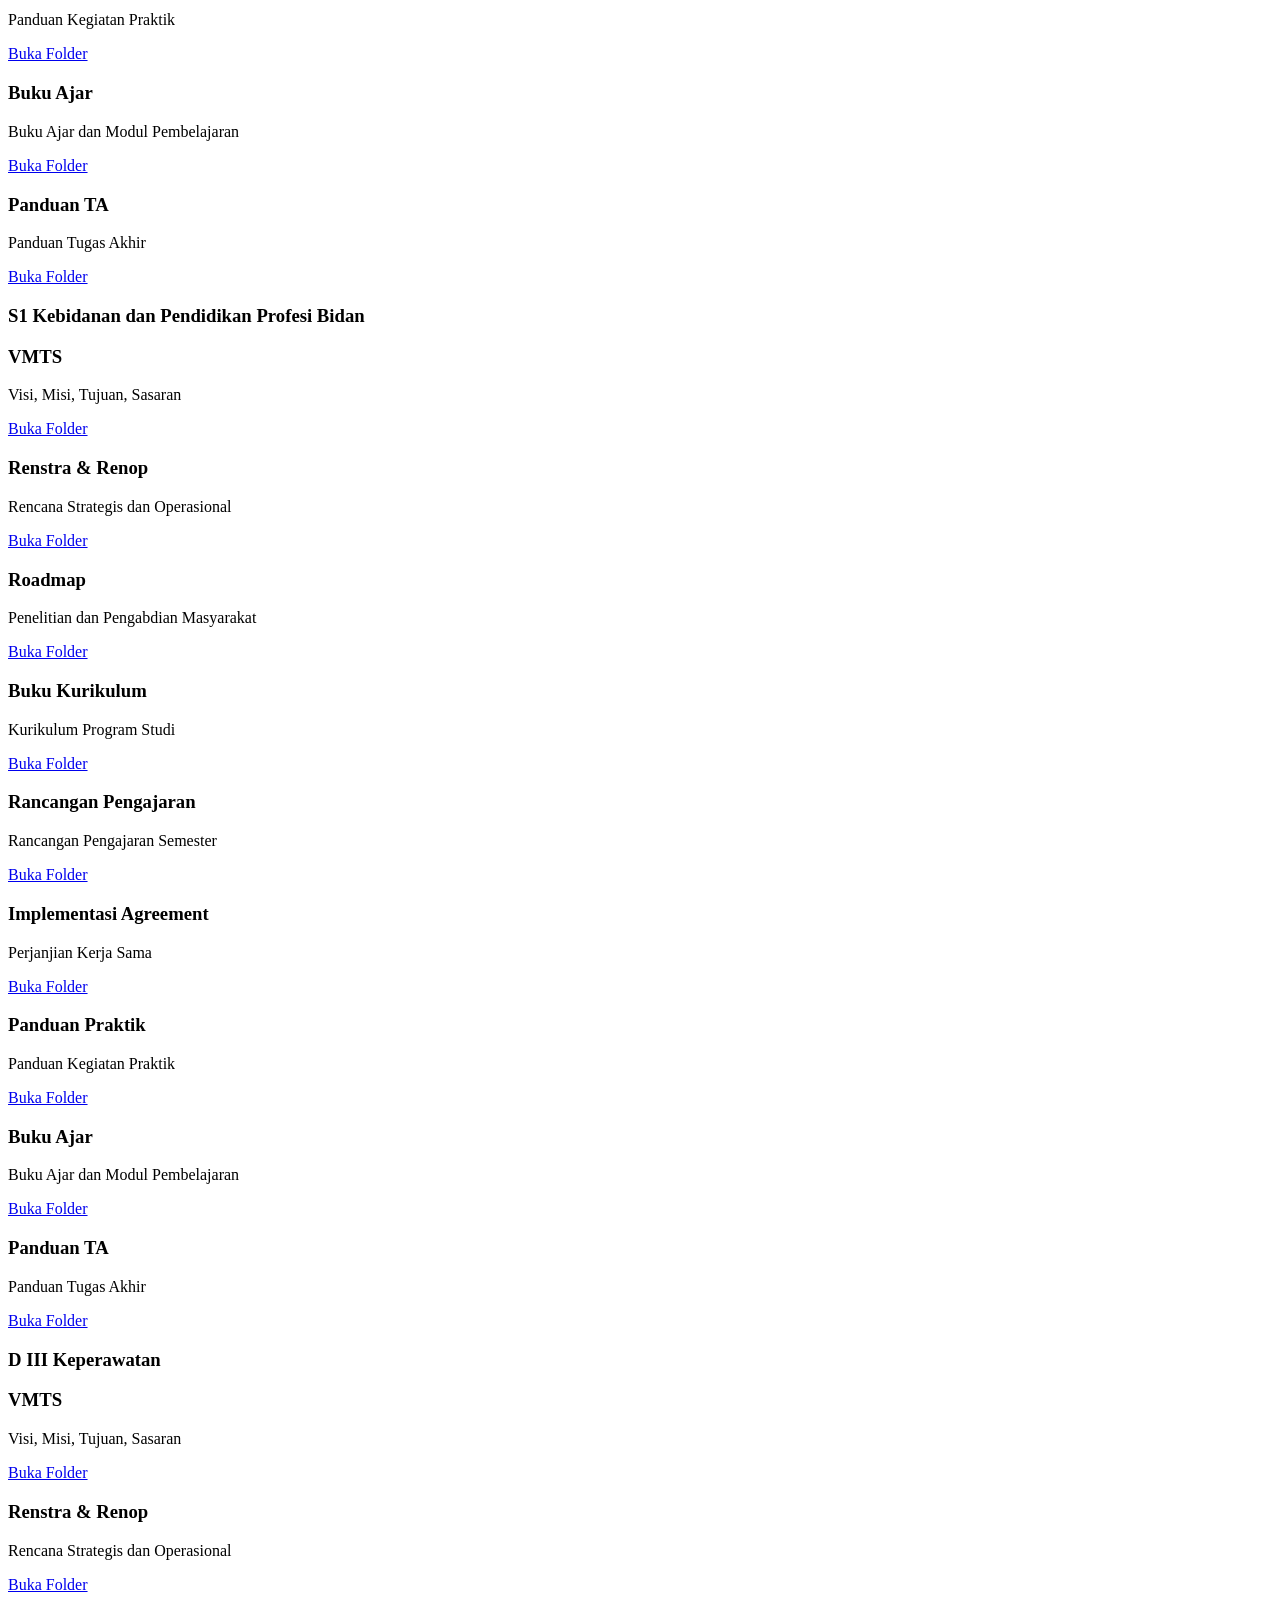
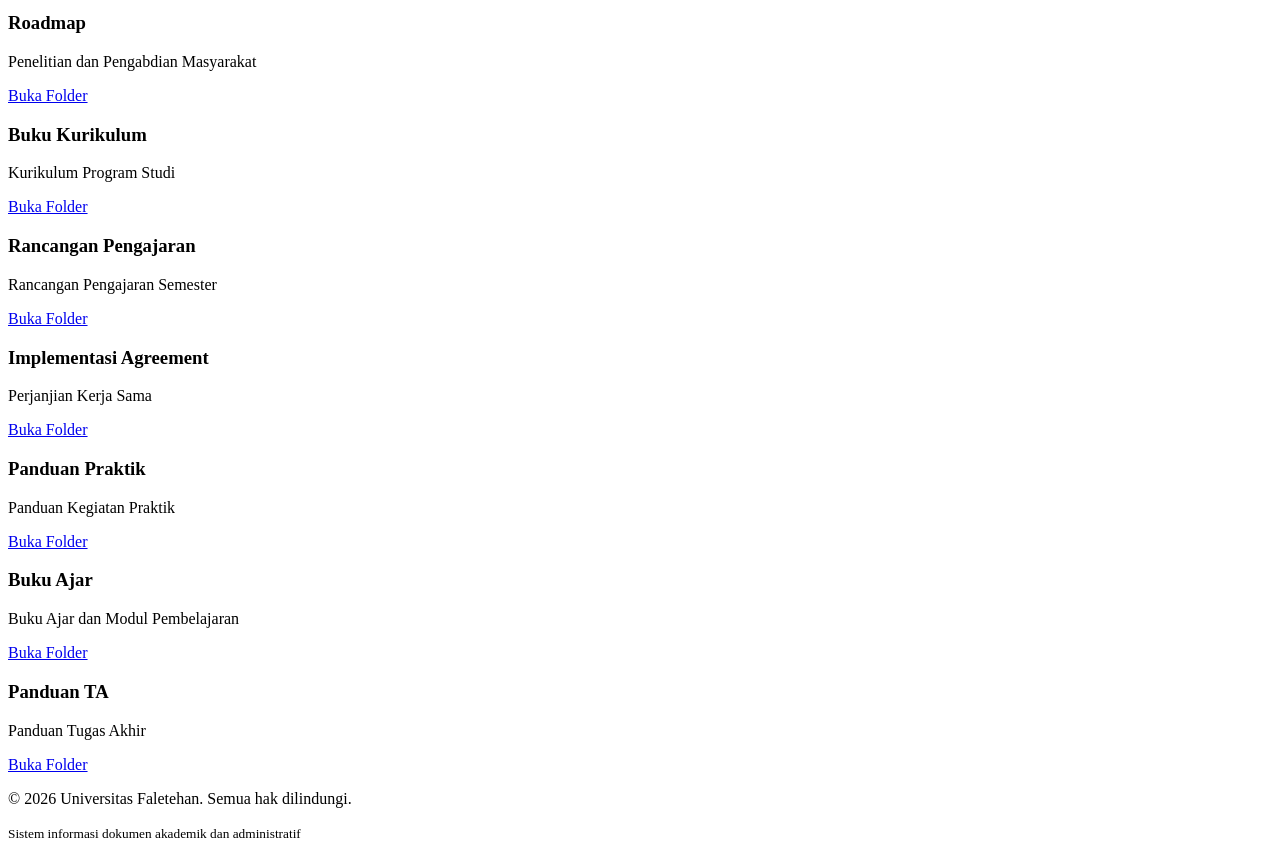
==== commit dd11d568: "Update index.html" ====
--- a/index.html
+++ b/index.html
@@ -9,15 +9,30 @@
 <body>
     <header class="header">
         <div class="container">
-            <h1>DOKUMEN FAKULTAS ILMU KESEHATAN<br>UNIVERSITAS FALETEHAN</h1>
-            <p class="subtitle">Akses lengkap dokumen-dokumen akademik, administratif, dan non akademik</p>
+            <div class="header-content">
+                <img src="logo.jpeg" alt="Logo" class="header-logo">
+                <h1>DOKUMEN<br>FAKULTAS ILMU KESEHATAN<br>UNIVERSITAS FALETEHAN</h1>
+            </div>
+            <p class="subtitle">Akses lengkap dokumen-dokumen akademik, non akademik dan administratif</p>
 
         </div>
     </header>
 
+    <nav class="quick-nav">
+        <select id="jumpSelect" class="jump-dropdown" onchange="jumpToSection()">
+            <option value="">-- Pencarian Bagian Dokumen --</option>
+            <option value="senat">Dokumen Senat Fakultas</option>
+            <option value="akademik">Dokumen Akademik Fakultas & Non Fakultas</option>
+            <option value="s2">Prodi S2 Kesehatan Masyarakat</option>
+            <option value="s1">Prodi S1 Kesehatan Masyarakat</option>
+            <option value="keperawatan-ners">Prodi S1 Keperawatan & Profesi Ners</option>
+            <option value="kebidanan">Prodi S1 Kebidanan & Pendidikan Profesi Bidan</option>
+            <option value="d3-keperawatan">Prodi D III Keperawatan</option>
+        </select>
+    </nav>
     <main class="container">
         <!-- SENAT SECTION -->
-        <section class="section">
+        <section class="section" id="senat">
             <h2 class="section-title">DOKUMEN SENAT FAKULTAS</h2>
             <div class="category-grid">
                 <div class="doc-card">
@@ -64,7 +79,7 @@
         </section>
 
         <!-- FAKULTAS SECTION -->
-        <section class="section">
+        <section class="section" id="akademik">
             <h2 class="section-title">DOKUMEN AKADEMIK FAKULTAS DAN NON FAKULTAS</h2>
             <div class="category-grid">
                 <div class="doc-card">
@@ -119,7 +134,7 @@
         <section class="section">
             <h2 class="section-title">DOKUMEN PROGRAM STUDI</h2>
             
-            <h3 class="program-title">S2 Kesehatan Masyarakat</h3>
+            <h3 class="program-title" id="s2">S2 Kesehatan Masyarakat</h3>
             <div class="category-grid">
                 <div class="doc-card">
                     <h3>VMTS</h3>
@@ -139,37 +154,37 @@
                 <div class="doc-card">
                     <h3>Buku Kurikulum</h3>
                     <p>Kurikulum Program Studi</p>
-                    <a href="https://drive.google.com/drive/folders/16jxlPZCSd3vFjdwrL5H7-G-w7ge5EcNK?usp=drive_link" target="_blank" class="btn">Buka Folder</a>
-                </div>
-                <div class="doc-card">
-                    <h3>RPS</h3>
-                    <p>Rencana Pembelajaran Semester</p>
-                    <a href="https://drive.google.com/drive/folders/1-hsl5HkdHNBb8z_l-dODM7IgW4uVtGWW?usp=drive_link" target="_blank" class="btn">Buka Folder</a>
+                    <a href="https://drive.google.com/drive/folders/14Q3tF61abON40DM0N0TYHBdG8ZTn4007?usp=drive_link" target="_blank" class="btn">Buka Folder</a>
+                </div>
+                <div class="doc-card">
+                    <h3>Rancangan Pengajaran</h3>
+                    <p>Rancangan Pengajaran Semester</p>
+                    <a href="https://drive.google.com/drive/folders/1df6SisayF6DOGE5CDr3OV-TqsSe-JA10?usp=drive_link" target="_blank" class="btn">Buka Folder</a>
                 </div>
                 <div class="doc-card">
                     <h3>Implementasi Agreement</h3>
                     <p>Perjanjian Kerja Sama</p>
-                    <a href="https://drive.google.com/drive/folders/1--wa0dlfP-nvRTJANhzwQlyTNWOYrhip?usp=drive_link" target="_blank" class="btn">Buka Folder</a>
+                    <a href="https://drive.google.com/drive/folders/1jnmX_D4DCQJNKaSiV8bKv7t_AM5qmEJX?usp=drive_link" target="_blank" class="btn">Buka Folder</a>
                 </div>
                 <div class="doc-card">
                     <h3>Panduan Praktik</h3>
                     <p>Panduan Kegiatan Praktik</p>
-                    <a href="https://drive.google.com/drive/folders/1dx4F-Hp2AWWXwdBUqKCmvC11bRUflM2l?usp=drive_link" target="_blank" class="btn">Buka Folder</a>
+                    <a href="https://drive.google.com/drive/folders/1PtZuG0AfWRkOb2WFfynxYcmnFH3GegWz?usp=drive_link" target="_blank" class="btn">Buka Folder</a>
                 </div>
                 <div class="doc-card">
                     <h3>Buku Ajar</h3>
                     <p>Buku Ajar dan Modul Pembelajaran</p>
-                    <a href="https://drive.google.com/drive/folders/1-5dLFlBx8xtBFlP_jzBeo8ZoPmFN5m9w?usp=drive_link" target="_blank" class="btn">Buka Folder</a>
+                    <a href="https://drive.google.com/drive/folders/1Cx4QKmADGg_0DXtA98eNoUDHExef2eYn?usp=drive_link" target="_blank" class="btn">Buka Folder</a>
                 </div>
                 <div class="doc-card">
                     <h3>Panduan TA</h3>
                     <p>Panduan Tugas Akhir</p>
-                    <a href="https://drive.google.com/drive/folders/1pCDb-P-EmjyNJ-Uvr2cxgRFU3VDhZXN6?usp=drive_link" target="_blank" class="btn">Buka Folder</a>
-                </div>
-            </div>
-        </section>
-
-            <h3 class="program-title">S1 Kesehatan Masyarakat</h3>
+                    <a href="https://drive.google.com/drive/folders/14FWjHn4RTP-ZcafX-56TZQ33ZLPKTwMj?usp=drive_link" target="_blank" class="btn">Buka Folder</a>
+                </div>
+            </div>
+        </section>
+
+            <h3 class="program-title" id="s1">S1 Kesehatan Masyarakat</h3>
             <div class="category-grid">
                 <div class="doc-card">
                     <h3>VMTS</h3>
@@ -192,8 +207,8 @@
                     <a href="https://drive.google.com/drive/folders/1woD9DrJVb0rey17eKyvUzKZQvZQYZNhZ?usp=drive_link" target="_blank" class="btn">Buka Folder</a>
                 </div>
                 <div class="doc-card">
-                    <h3>RPS</h3>
-                    <p>Rencana Pembelajaran Semester</p>
+                    <h3>Rancangan Pengajaran</h3>
+                    <p>Rancangan Pengajaran Semester</p>
                     <a href="https://drive.google.com/drive/folders/1w7-FlmtjgnB6xXXAf4ynxeq-vYHMkDet?usp=drive_link" target="_blank" class="btn">Buka Folder</a>
                 </div>
                 <div class="doc-card">
@@ -209,17 +224,17 @@
                 <div class="doc-card">
                     <h3>Buku Ajar</h3>
                     <p>Buku Ajar dan Modul Pembelajaran</p>
-                    <a href="https://drive.google.com/drive/folders/1cggHim8ZJfukazGeDie9_VtWLV2KjP4O?usp=drive_link" target="_blank" class="btn">Buka Folder</a>
+                    <a href="https://drive.google.com/drive/folders/1ae5Z_2WuHEKnNzkiY5bV2tIvwCGQHtgI?usp=drive_link" target="_blank" class="btn">Buka Folder</a>
                 </div>
                 <div class="doc-card">
                     <h3>Panduan TA</h3>
                     <p>Panduan Tugas Akhir</p>
-                    <a href="https://drive.google.com/drive/folders/1mguYRFcvab9j5MZOiSmdu02FMnK94hu8?usp=drive_link" target="_blank" class="btn">Buka Folder</a>
-                </div>
-            </div>
-        </section>
-
-            <h3 class="program-title">S1 Keperawatan dan Profesi Ners</h3>
+                    <a href="https://drive.google.com/drive/folders/1_PGwH11YmiAjK9bwQmAVixQ2tvc_n6-F?usp=drive_link" target="_blank" class="btn">Buka Folder</a>
+                </div>
+            </div>
+        </section>
+
+            <h3 class="program-title" id="keperawatan-ners">S1 Keperawatan dan Profesi Ners</h3>
             <div class="category-grid">
                 <div class="doc-card">
                     <h3>VMTS</h3>
@@ -242,8 +257,8 @@
                     <a href="https://drive.google.com/drive/folders/1KOn0bJ0nRmRiRF10jXbA_1X2XnOO1ges?usp=drive_link" target="_blank" class="btn">Buka Folder</a>
                 </div>
                 <div class="doc-card">
-                    <h3>RPS</h3>
-                    <p>Rencana Pembelajaran Semester</p>
+                    <h3>Rancangan Pengajaran</h3>
+                    <p>Rancangan Pengajaran Semester</p>
                     <a href="https://drive.google.com/drive/folders/1NjafkLL_D23Rml59tC8PYGuEvbbk8hEf?usp=drive_link" target="_blank" class="btn">Buka Folder</a>
                 </div>
                 <div class="doc-card">
@@ -269,7 +284,7 @@
             </div>
         </section>
 
-            <h3 class="program-title">S1 Kebidanan dan Pendidikan Profesi Bidan</h3>
+            <h3 class="program-title" id="kebidanan">S1 Kebidanan dan Pendidikan Profesi Bidan</h3>
             <div class="category-grid">
                 <div class="doc-card">
                     <h3>VMTS</h3>
@@ -292,8 +307,8 @@
                     <a href="https://drive.google.com/drive/folders/1-1kMtSVKzzIiJrw1PqvXZOPKi9eI22zt?usp=drive_link" target="_blank" class="btn">Buka Folder</a>
                 </div>
                 <div class="doc-card">
-                    <h3>RPS</h3>
-                    <p>Rencana Pembelajaran Semester</p>
+                    <h3>Rancangan Pengajaran</h3>
+                    <p>Rancangan Pengajaran Semester</p>
                     <a href="https://drive.google.com/drive/folders/1eUfjtkD-DOmR4__Y9Ax6LInzn0Ad7URo?usp=drive_link" target="_blank" class="btn">Buka Folder</a>
                 </div>
                 <div class="doc-card">
@@ -319,7 +334,7 @@
             </div>
         </section>
 
-            <h3 class="program-title">D III Keperawatan</h3>
+            <h3 class="program-title" id="d3-keperawatan">D III Keperawatan</h3>
             <div class="category-grid">
                 <div class="doc-card">
                     <h3>VMTS</h3>
@@ -342,8 +357,8 @@
                     <a href="https://drive.google.com/drive/folders/1H9X_ZNTdNXy9rjqK72ihrzEPKgqxaDPe?usp=drive_link" target="_blank" class="btn">Buka Folder</a>
                 </div>
                 <div class="doc-card">
-                    <h3>RPS</h3>
-                    <p>Rencana Pembelajaran Semester</p>
+                    <h3>Rancangan Pengajaran</h3>
+                    <p>Rancangan Pengajaran Semester</p>
                     <a href="https://drive.google.com/drive/folders/1caZGR5KKSabAFE3zGV0IUkjfXCv0AILF?usp=drive_link" target="_blank" class="btn">Buka Folder</a>
                 </div>
                 <div class="doc-card">
@@ -389,6 +404,17 @@
                 alert('Silakan pilih pedoman terlebih dahulu');
             }
         }
+
+        function jumpToSection() {
+            const sel = document.getElementById('jumpSelect');
+            const id = sel.value;
+            if (id) {
+                const target = document.getElementById(id);
+                if (target) {
+                    target.scrollIntoView({ behavior: 'smooth' });
+                }
+            }
+        }
     </script>
 </body>
 </html>
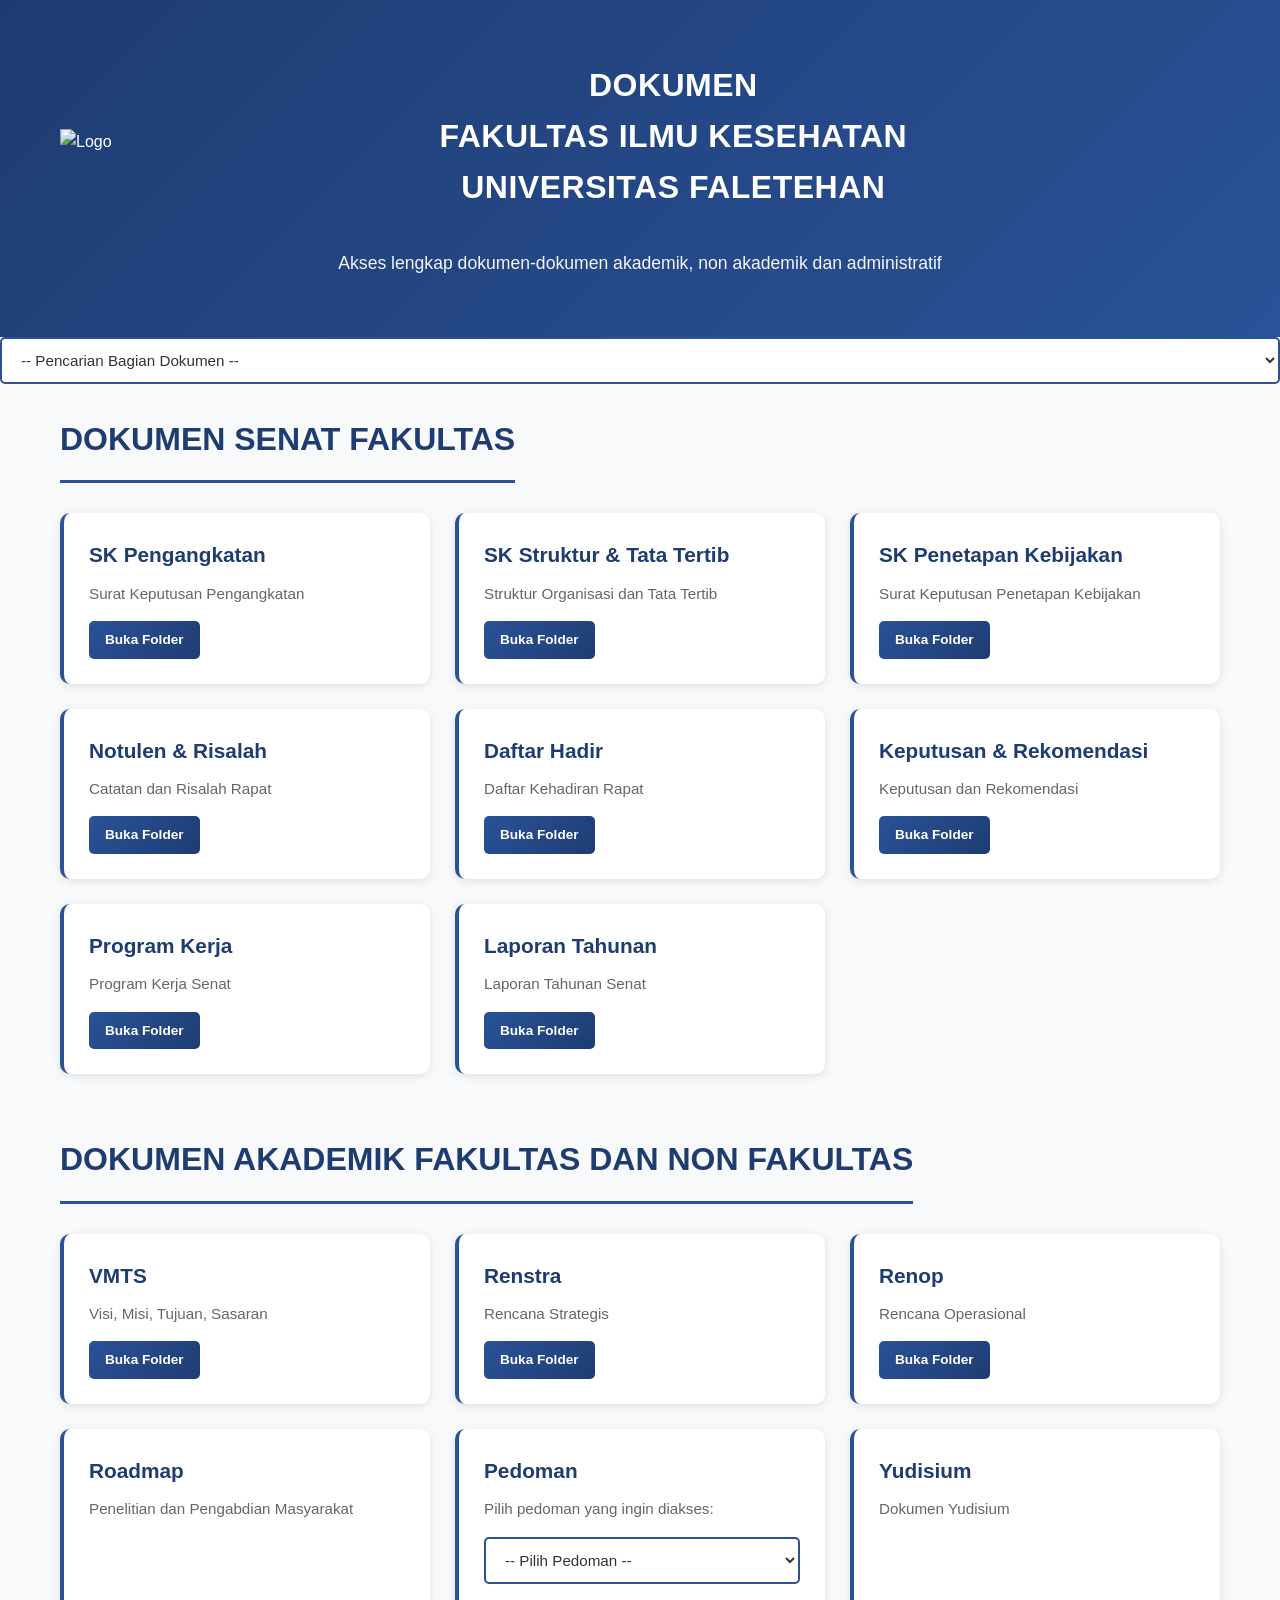
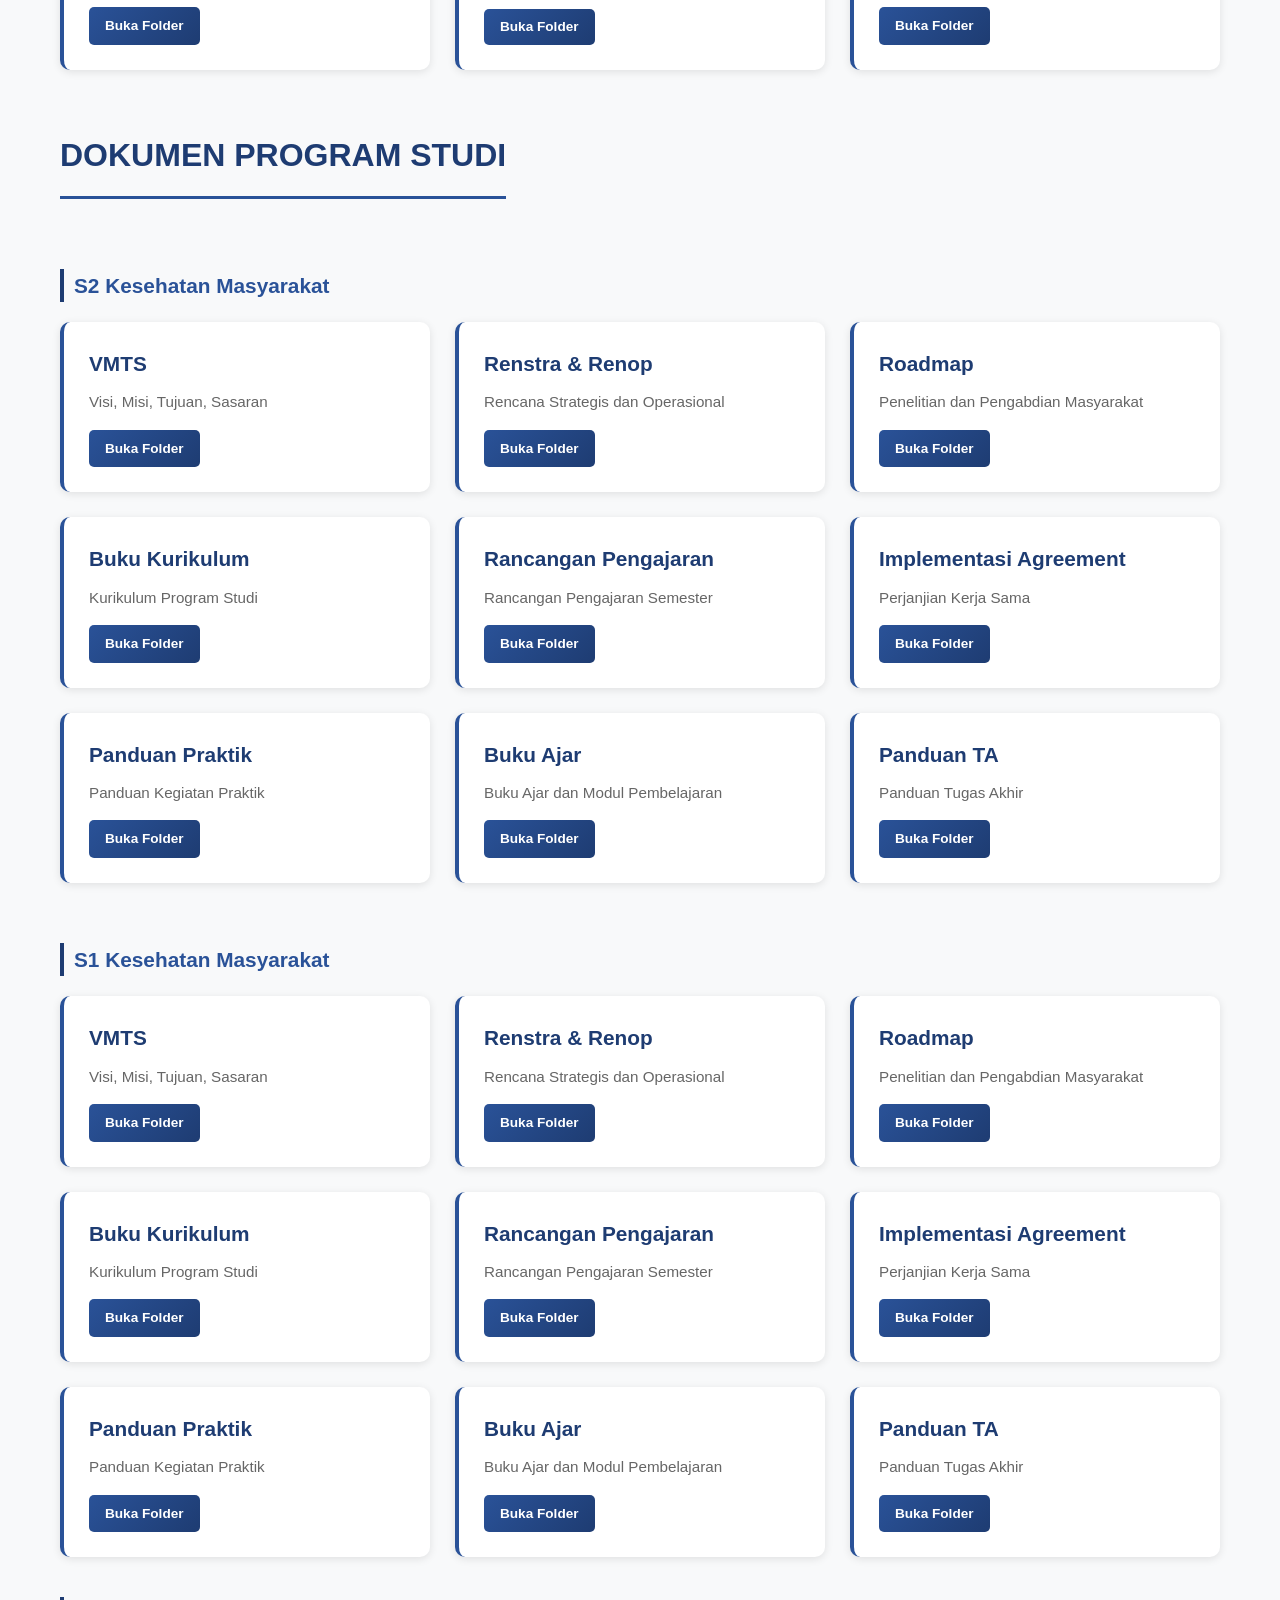
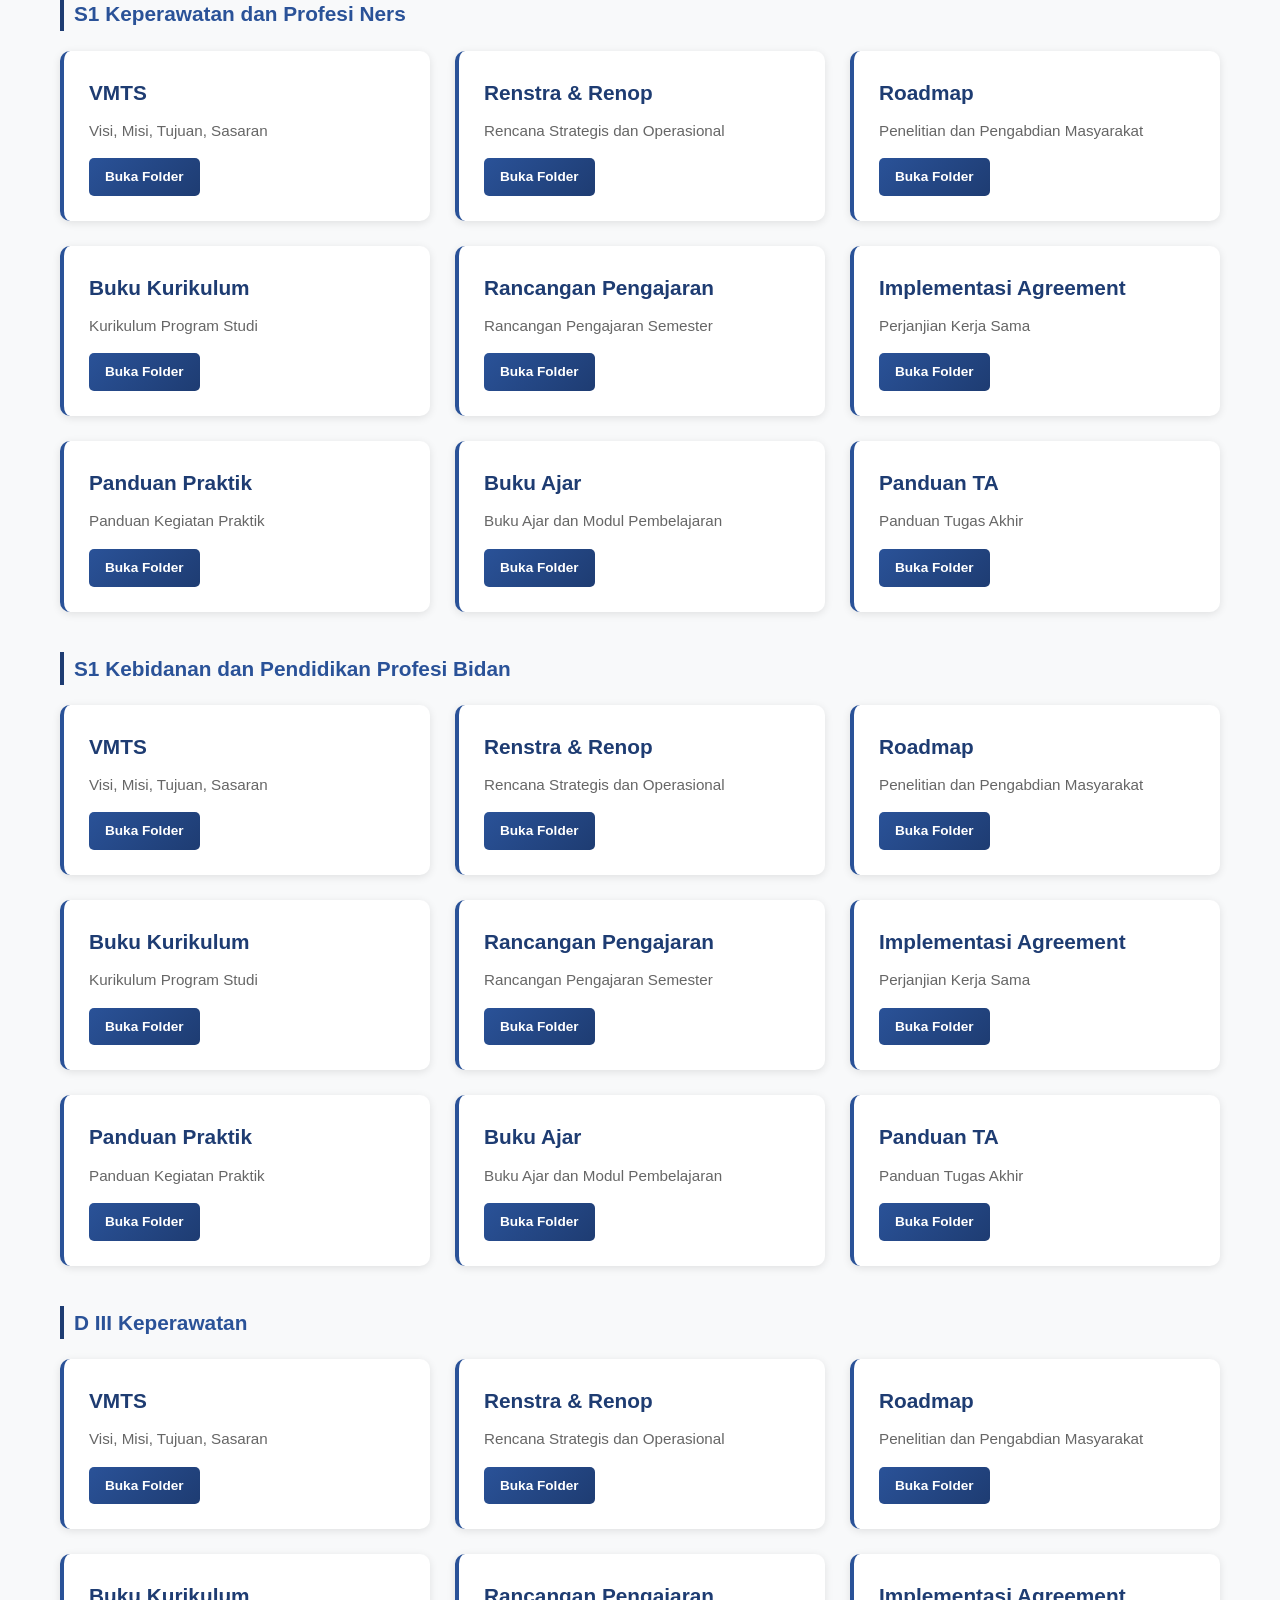
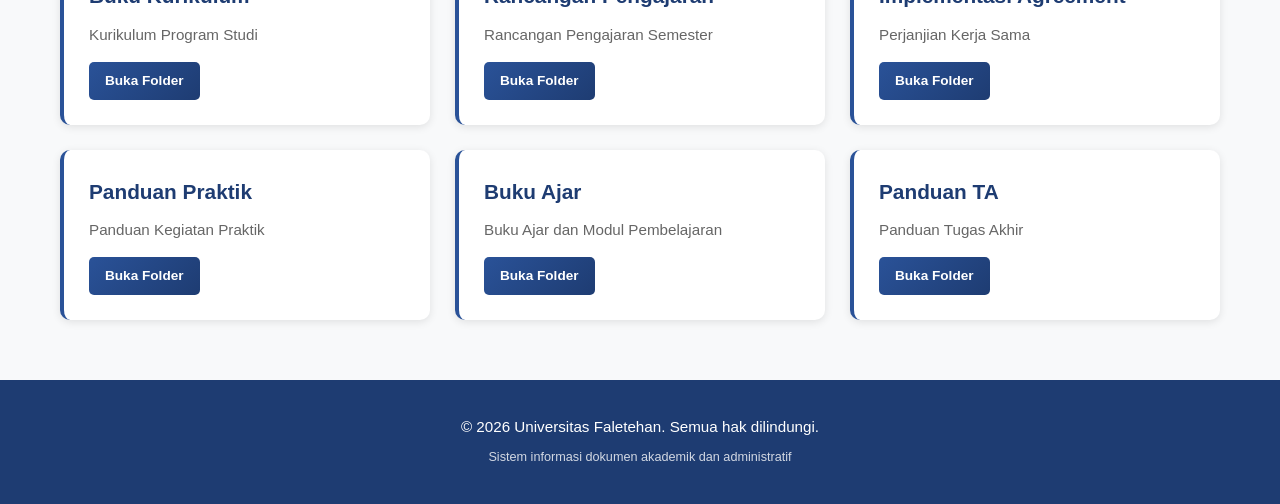
==== commit 3160901f: "Update index.html" ====
--- a/index.html
+++ b/index.html
@@ -10,9 +10,10 @@
     <header class="header">
         <div class="container">
             <div class="header-content">
-                <img src="logo.jpeg" alt="Logo" class="header-logo">
+                <img src="logo.png" alt="Logo" class="header-logo">
                 <h1>DOKUMEN<br>FAKULTAS ILMU KESEHATAN<br>UNIVERSITAS FALETEHAN</h1>
             </div>
+            <br>
             <p class="subtitle">Akses lengkap dokumen-dokumen akademik, non akademik dan administratif</p>
 
         </div>
--- a/style.css
+++ b/style.css
@@ -0,0 +1,483 @@
+/* Global Styles */
+* {
+    margin: 0;
+    padding: 0;
+    box-sizing: border-box;
+}
+
+html {
+    scroll-behavior: smooth;
+}
+
+body {
+    font-family: 'Segoe UI', Tahoma, Geneva, Verdana, sans-serif;
+    line-height: 1.6;
+    color: #333;
+    background-color: #f8f9fa;
+}
+
+.container {
+    max-width: 1200px;
+    margin: 0 auto;
+    padding: 0 20px;
+}
+
+/* Header */
+.header {
+    background: linear-gradient(135deg, #1e3c72 0%, #2a5298 100%);
+    color: white;
+    padding: 60px 20px;
+    text-align: center;
+    box-shadow: 0 2px 10px rgba(0, 0, 0, 0.1);
+}
+
+.header h1 {
+    font-size: 2rem;
+    margin-bottom: 10px;
+    font-weight: 700;
+    letter-spacing: 0.5px;
+    word-break: keep-all;
+    overflow-wrap: normal;
+    white-space: pre-line; /* respect line breaks */
+}
+
+.header-content {
+    display: flex;
+    align-items: center;
+    justify-content: center;
+    gap: 15px; /* keep previous spacing */
+}
+
+.header-content h1 {
+    flex: 1 1 auto;
+    min-width: 0;
+}
+
+.header-logo {
+    display: block;
+    max-width: 120px;
+    height: auto;
+}
+
+@media (max-width: 480px) {
+    .header-logo {
+        max-width: 60px;
+    }
+    /* keep header-content horizontal on phones and maintain gap */
+    .header-content {
+        gap: 15px;
+        transform: scale(0.85);
+        transform-origin: center center;
+    }
+    .header h1 {
+        font-size: 0.8rem; /* smaller to fit without breaking words */
+    }
+    .header-content h1 {
+        flex: 1 1 auto; /* allow text to shrink */
+    }
+}
+
+@media (max-width: 360px) {
+    .header-content {
+        transform: scale(0.75);
+    }
+}
+.header .subtitle {
+    font-size: 1.1rem;
+    opacity: 0.95;
+    font-weight: 300;
+}
+
+.btn-upload-header {
+    display: inline-block;
+    background: rgba(255, 255, 255, 0.2);
+    color: white;
+    padding: 12px 24px;
+    border-radius: 5px;
+    text-decoration: none;
+    font-weight: 600;
+    margin-top: 20px;
+    transition: all 0.3s ease;
+    border: 2px solid white;
+    font-size: 0.95rem;
+}
+
+.btn-upload-header:hover {
+    background: rgba(255, 255, 255, 0.3);
+    transform: translateY(-2px);
+    box-shadow: 0 4px 12px rgba(0, 0, 0, 0.2);
+}
+
+.btn-upload-header:active {
+    transform: translateY(0);
+}
+
+/* Main Content */
+main {
+    padding: 40px 0;
+}
+
+/* Sections */
+.section {
+    margin-bottom: 60px;
+    animation: fadeIn 0.6s ease-in;
+}
+
+@keyframes fadeIn {
+    from {
+        opacity: 0;
+        transform: translateY(10px);
+    }
+    to {
+        opacity: 1;
+        transform: translateY(0);
+    }
+}
+
+.section-title {
+    font-size: 2rem;
+    color: #1e3c72;
+    margin-bottom: 30px;
+    padding-bottom: 15px;
+    border-bottom: 3px solid #2a5298;
+    display: inline-block;
+}
+
+.program-title {
+    font-size: 1.3rem;
+    color: #2a5298;
+    margin-top: 40px;
+    margin-bottom: 20px;
+    padding-left: 10px;
+    border-left: 4px solid #1e3c72;
+    font-weight: 600;
+}
+
+/* Category Grid */
+.category-grid {
+    display: grid;
+    grid-template-columns: repeat(auto-fill, minmax(280px, 1fr));
+    gap: 25px;
+    margin-bottom: 40px;
+}
+
+@media (max-width: 768px) {
+    /* make the cards slightly narrower on tablets */
+    .category-grid {
+        grid-template-columns: repeat(auto-fill, minmax(220px, 1fr));
+        gap: 20px;
+    }
+}
+
+@media (max-width: 480px) {
+    .category-grid {
+        grid-template-columns: 1fr;
+    }
+}
+
+/* Document Cards */
+.doc-card {
+    background: white;
+    border-radius: 10px;
+    padding: 25px;
+    box-shadow: 0 2px 8px rgba(0, 0, 0, 0.1);
+    transition: all 0.3s ease;
+    border-left: 4px solid #2a5298;
+    display: flex;
+    flex-direction: column;
+    justify-content: space-between;
+}
+
+.doc-card:hover {
+    box-shadow: 0 6px 20px rgba(30, 60, 114, 0.2);
+    transform: translateY(-5px);
+    border-left-color: #1e3c72;
+}
+
+.doc-card h3 {
+    color: #1e3c72;
+    margin-bottom: 10px;
+    font-size: 1.3rem;
+    font-weight: 600;
+}
+
+.doc-card p {
+    color: #666;
+    font-size: 0.95rem;
+    margin-bottom: 15px;
+    flex-grow: 1;
+}
+
+/* Button */
+.btn {
+    display: inline-block;
+    background: linear-gradient(135deg, #2a5298 0%, #1e3c72 100%);
+    color: white;
+    padding: 8px 16px; /* reduced size */
+    border-radius: 5px;
+    text-decoration: none;
+    font-size: 0.85rem; /* smaller text */
+    font-weight: 600;
+    transition: all 0.3s ease;
+    text-align: center;
+    border: none;
+    cursor: pointer;
+    align-self: flex-start;
+    min-height: 36px;
+    display: flex;
+    align-items: center;
+    justify-content: center;
+}
+
+.btn:hover {
+    background: linear-gradient(135deg, #1e3c72 0%, #0f2649 100%);
+    box-shadow: 0 4px 12px rgba(30, 60, 114, 0.3);
+    transform: translateX(2px);
+}
+
+.btn:active {
+    transform: translateX(0);
+}
+
+@media (max-width: 768px) {
+    .btn {
+        padding: 10px 20px;
+        min-height: 40px;
+        font-size: 0.9rem;
+    }
+}
+
+/* Navigation Dropdown */
+.quick-nav {
+    text-align: center;
+    margin-bottom: 20px;
+}
+
+.jump-dropdown,
+.pedoman-dropdown {
+    width: 100%;
+    padding: 12px 15px;
+    border: 2px solid #2a5298;
+    border-radius: 5px;
+    font-size: 0.95rem;
+    color: #333;
+    background-color: white;
+    font-family: 'Segoe UI', Tahoma, Geneva, Verdana, sans-serif;
+    cursor: pointer;
+    transition: all 0.3s ease;
+    margin-bottom: 10px;
+    min-height: 44px;
+}
+
+.pedoman-dropdown:hover {
+    border-color: #1e3c72;
+    box-shadow: 0 2px 8px rgba(30, 60, 114, 0.1);
+}
+
+.pedoman-dropdown:focus {
+    outline: none;
+    border-color: #1e3c72;
+    box-shadow: 0 0 0 3px rgba(42, 82, 152, 0.1);
+}
+
+.pedoman-dropdown option {
+    padding: 10px;
+    color: #333;
+    background-color: white;
+}
+
+@media (max-width: 768px) {
+    .pedoman-dropdown {
+        padding: 14px 15px;
+        min-height: 48px;
+        font-size: 1rem;
+    }
+}
+
+/* Footer */
+.footer {
+    background: #1e3c72;
+    color: white;
+    padding: 30px 20px;
+    text-align: center;
+    margin-top: 60px;
+}
+
+.footer p {
+    margin: 5px 0;
+    font-size: 0.95rem;
+}
+
+.footer small {
+    opacity: 0.8;
+}
+
+/* Responsive Design */
+@media (max-width: 768px) {
+    .header h1 {
+        font-size: 2rem;
+    }
+
+    .header .subtitle {
+        font-size: 1rem;
+    }
+
+    .section-title {
+        font-size: 1.5rem;
+    }
+
+    .doc-card {
+        padding: 20px;
+    }
+
+    .doc-card h3 {
+        font-size: 1.1rem;
+    }
+}
+
+@media (max-width: 480px) {
+    .header {
+        padding: 40px 15px;
+    }
+
+    .header h1 {
+        font-size: 1rem; /* smaller to ensure fitting */
+        line-height: 1.2;
+    }
+
+    .header-content {
+        gap: 5px; /* tighten space next to logo */
+    }
+
+    .header .subtitle {
+        font-size: 0.9rem;
+        margin-top: 8px;
+    }
+
+    .section-title {
+        font-size: 1.3rem;
+        margin-bottom: 20px;
+        word-break: break-word;
+    }
+
+    .program-title {
+        font-size: 1.1rem;
+        margin-top: 30px;
+        margin-bottom: 15px;
+    }
+
+    main {
+        padding: 15px 0;
+    }
+
+    .section {
+        margin-bottom: 30px;
+    }
+
+    .doc-card {
+        padding: 15px;
+    }
+
+    .doc-card h3 {
+        font-size: 1rem;
+        margin-bottom: 8px;
+    }
+
+    .doc-card p {
+        font-size: 0.9rem;
+        margin-bottom: 12px;
+    }
+
+    /* make cards flat and minimal on phones */
+    .doc-card {
+        box-shadow: none;
+        border-left: none;
+        border-radius: 5px;
+        background-color: #fafafa;
+    }
+
+    .container {
+        padding: 0 15px;
+    }
+
+    .footer {
+        padding: 20px 15px;
+        margin-top: 40px;
+    }
+
+    .footer p {
+        margin: 4px 0;
+        font-size: 0.85rem;
+    }
+}
+
+/* extra adjustments for very small phones */
+@media (max-width: 360px) {
+    .category-grid {
+        gap: 10px;
+    }
+
+    .doc-card {
+        padding: 10px;
+    }
+
+    .doc-card h3 {
+        font-size: 0.9rem;
+    }
+
+    .doc-card p {
+        font-size: 0.8rem;
+        margin-bottom: 8px;
+    }
+
+    .btn, .btn-upload-header {
+        padding: 8px 14px;
+        font-size: 0.8rem;
+        min-height: 36px;
+    }
+
+    .header h1 {
+        font-size: 1rem;
+    }
+
+    .header .subtitle {
+        font-size: 0.8rem;
+    }
+
+    .section-title {
+        font-size: 1.1rem;
+        margin-bottom: 15px;
+    }
+
+    .container {
+        padding: 0 10px;
+    }
+}
+
+/* Accessibility */
+a:focus,
+button:focus {
+    outline: 2px solid #2a5298;
+    outline-offset: 2px;
+}
+
+/* Print Styles */
+@media print {
+    .header {
+        background: white;
+        color: #333;
+        border-bottom: 2px solid #1e3c72;
+    }
+
+    .btn {
+        color: #1e3c72;
+        border: 1px solid #1e3c72;
+        background: white;
+    }
+
+    .doc-card {
+        page-break-inside: avoid;
+        box-shadow: none;
+        border: 1px solid #ddd;
+    }
+}
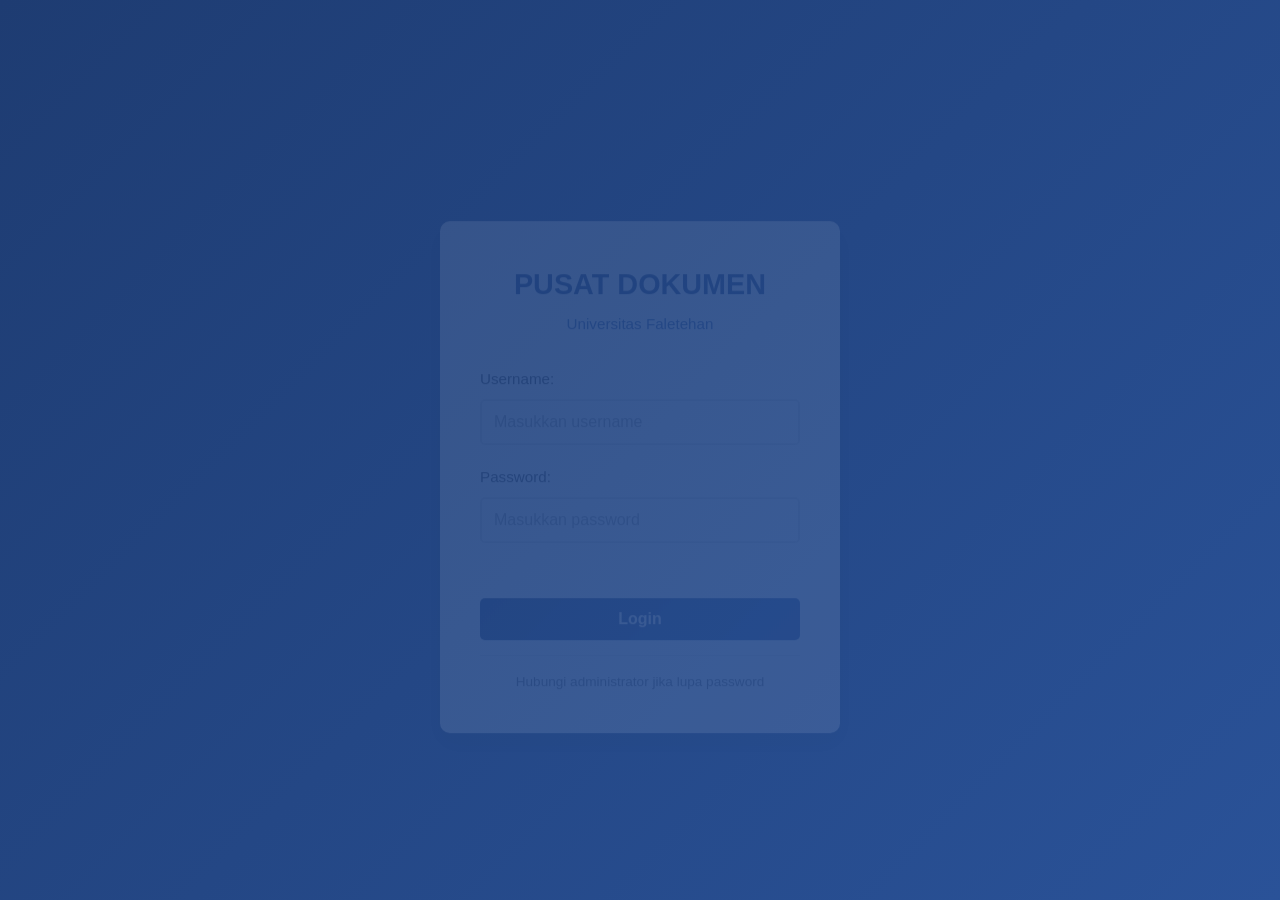
==== commit 4d682eb1: "Update index.html" ====
--- a/index.html
+++ b/index.html
@@ -5,10 +5,24 @@
     <meta name="viewport" content="width=device-width, initial-scale=1.0">
     <title>Pusat Dokumen - Universitas Faletehan</title>
     <link rel="stylesheet" href="style.css">
+    <script>
+        // Check if user is authenticated
+        window.addEventListener('load', function() {
+            if (sessionStorage.getItem('pusatdokumen_authenticated') !== 'true') {
+                window.location.href = 'login.html';
+            }
+        });
+        
+        function logout() {
+            sessionStorage.removeItem('pusatdokumen_authenticated');
+            window.location.href = 'login.html';
+        }
+    </script>
 </head>
 <body>
     <header class="header">
         <div class="container">
+            <button class="logout-btn" onclick="logout()">Logout</button>
             <div class="header-content">
                 <img src="logo.png" alt="Logo" class="header-logo">
                 <h1>DOKUMEN<br>FAKULTAS ILMU KESEHATAN<br>UNIVERSITAS FALETEHAN</h1>
